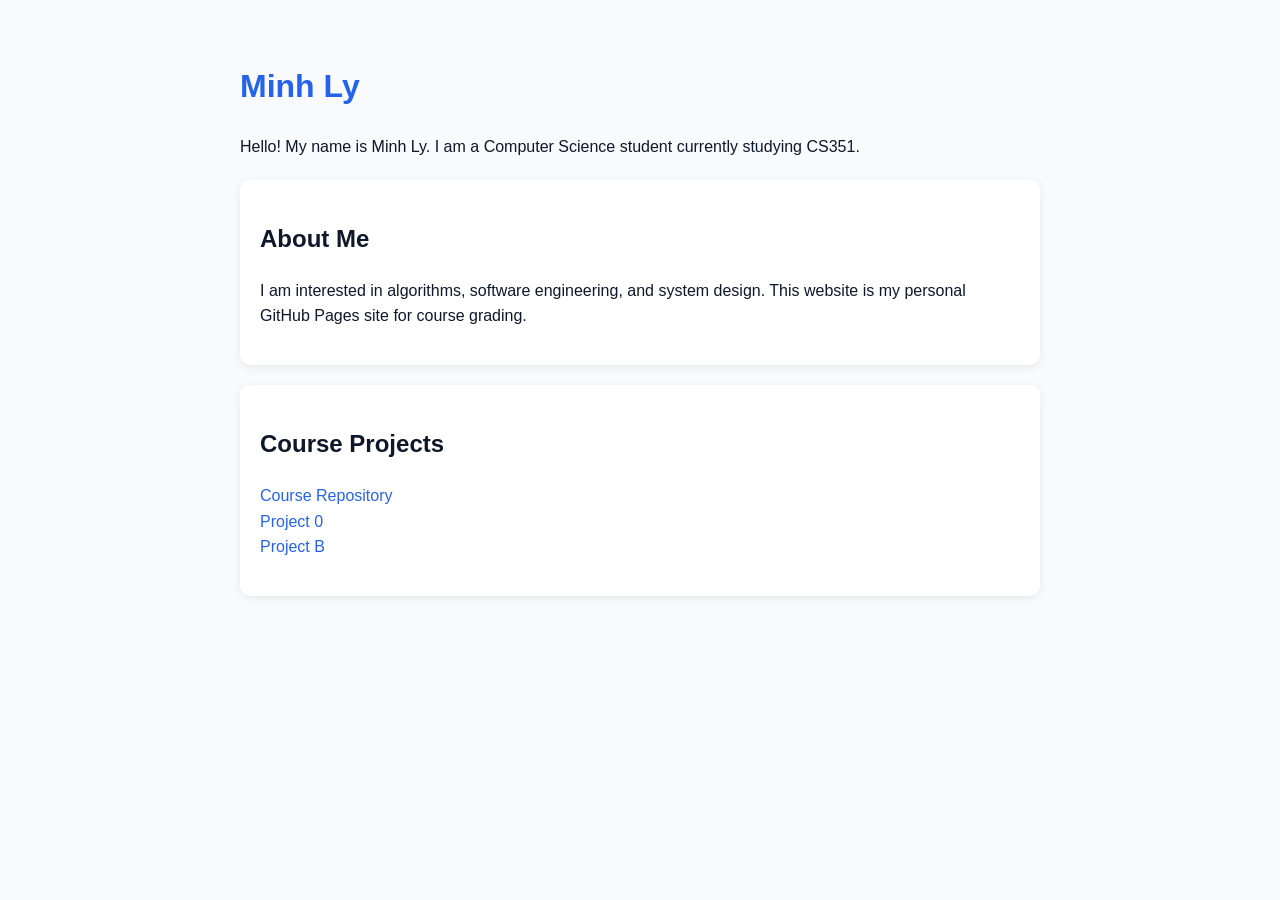
==== index.html @ 0eddc5c1 "Update website title and content structure" ====
<!DOCTYPE html>
<html lang="en">
<head>
  <meta charset="UTF-8">
  <meta name="viewport" content="width=device-width, initial-scale=1.0">
  <title>Minh Ly - Personal Website</title>
  <style>
    body {
      font-family: Arial, sans-serif;
      background-color: #f8fafc;
      color: #0f172a;
      margin: 0;
      padding: 40px;
      line-height: 1.6;
    }
    .container {
      max-width: 800px;
      margin: auto;
    }
    h1 {
      color: #2563eb;
    }
    .card {
      background: white;
      padding: 20px;
      border-radius: 10px;
      box-shadow: 0 2px 8px rgba(0,0,0,0.08);
      margin-top: 20px;
    }
    a {
      color: #2563eb;
      text-decoration: none;
    }
    a:hover {
      text-decoration: underline;
    }
  </style>
</head>
<body>
  <div class="container">
    <h1>Minh Ly</h1>
    <p>Hello! My name is Minh Ly. I am a Computer Science student currently studying CS351.</p>

    <div class="card">
      <h2>About Me</h2>
      <p>I am interested in algorithms, software engineering, and system design. This website is my personal GitHub Pages site for course grading.</p>
    </div>

    <div class="card">
      <h2>Course Projects</h2>
      <p>
        <a href="https://github.com/WaterMinh/11402_CS351">Course Repository</a><br>
        <a href="https://github.com/WaterMinh/11402_CS351_Project0">Project 0</a><br>
        <a href="https://github.com/WaterMinh/11402_CS351_ProjectB">Project B</a>
      </p>
    </div>
  </div>
</body>
</html>
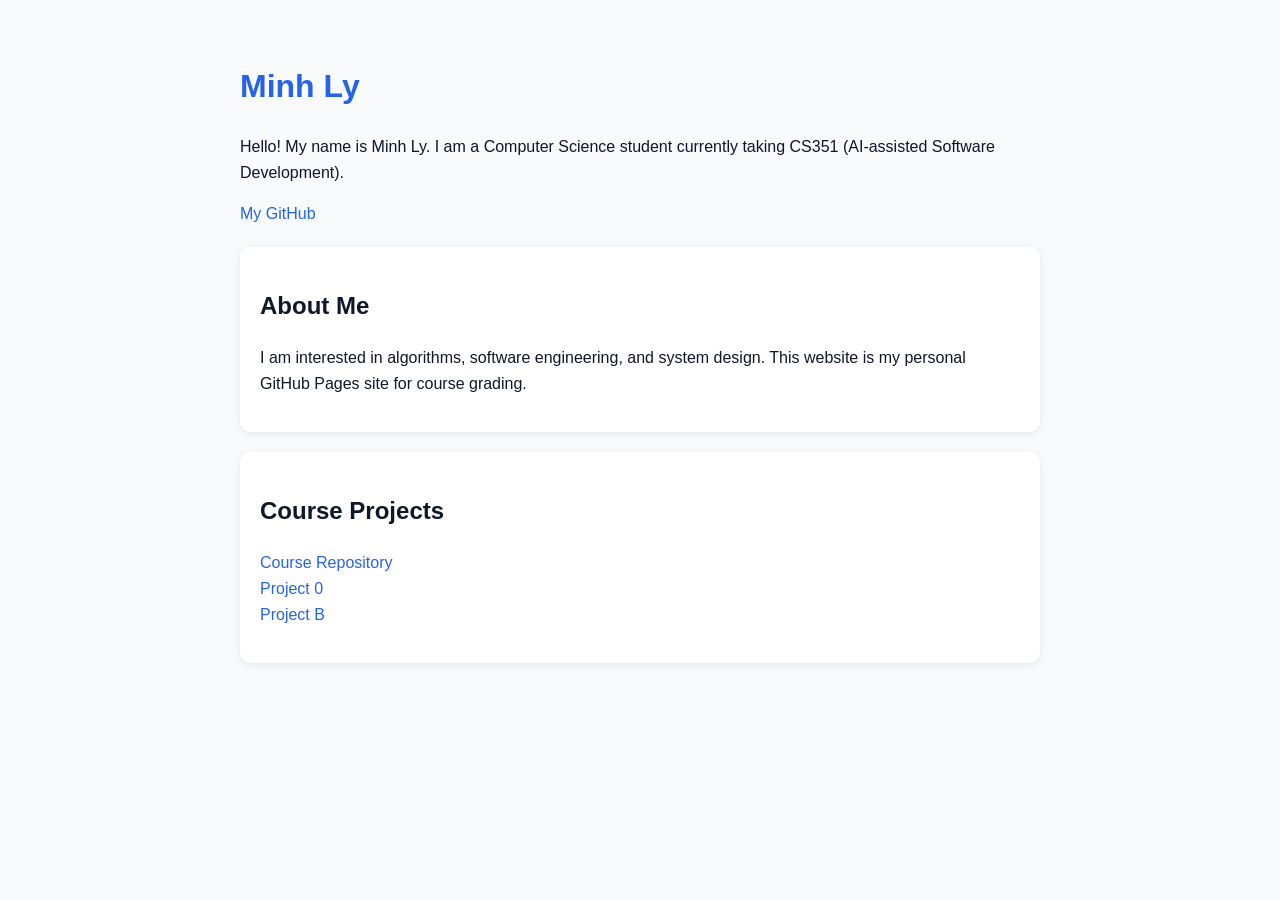
==== commit 351f8531: "Revise introduction and add GitHub link Updated the introduction paragraph and added a GitHub link." ====
--- a/index.html
+++ b/index.html
@@ -39,7 +39,8 @@
 <body>
   <div class="container">
     <h1>Minh Ly</h1>
-    <p>Hello! My name is Minh Ly. I am a Computer Science student currently studying CS351.</p>
+    <p>Hello! My name is Minh Ly. I am a Computer Science student currently taking CS351 (AI-assisted Software Development).</p>
+    <p><a href="https://github.com/WaterMinh">My GitHub</a></p>
 
     <div class="card">
       <h2>About Me</h2>
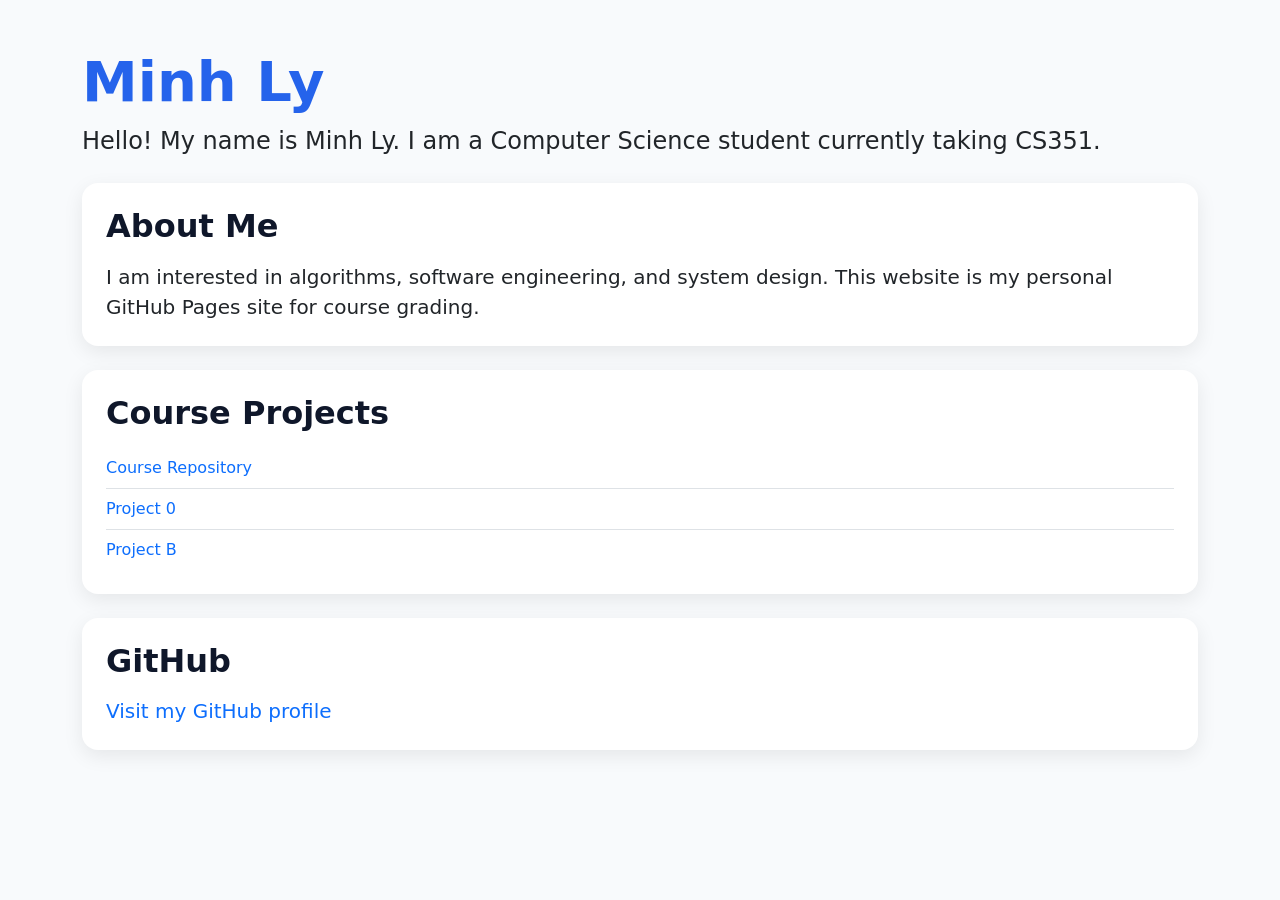
==== commit a5598f29: "feat: upgrade personal website with Bootstrap layout" ====
--- a/index.html
+++ b/index.html
@@ -4,57 +4,101 @@
   <meta charset="UTF-8">
   <meta name="viewport" content="width=device-width, initial-scale=1.0">
   <title>Minh Ly - Personal Website</title>
+
+  <!-- Bootstrap 5 -->
+  <link
+    href="https://cdn.jsdelivr.net/npm/bootstrap@5.3.3/dist/css/bootstrap.min.css"
+    rel="stylesheet"
+  >
+
   <style>
     body {
-      font-family: Arial, sans-serif;
       background-color: #f8fafc;
+    }
+
+    .hero-title {
+      color: #2563eb;
+      font-weight: 700;
+    }
+
+    .section-card {
+      border: none;
+      border-radius: 16px;
+      box-shadow: 0 6px 20px rgba(0, 0, 0, 0.08);
+    }
+
+    .section-title {
+      font-weight: 700;
       color: #0f172a;
-      margin: 0;
-      padding: 40px;
-      line-height: 1.6;
     }
-    .container {
-      max-width: 800px;
-      margin: auto;
+
+    .project-link {
+      text-decoration: none;
+      font-weight: 500;
     }
-    h1 {
-      color: #2563eb;
-    }
-    .card {
-      background: white;
-      padding: 20px;
-      border-radius: 10px;
-      box-shadow: 0 2px 8px rgba(0,0,0,0.08);
-      margin-top: 20px;
-    }
-    a {
-      color: #2563eb;
-      text-decoration: none;
-    }
-    a:hover {
+
+    .project-link:hover {
       text-decoration: underline;
     }
   </style>
 </head>
 <body>
-  <div class="container">
-    <h1>Minh Ly</h1>
-    <p>Hello! My name is Minh Ly. I am a Computer Science student currently taking CS351 (AI-assisted Software Development).</p>
-    <p><a href="https://github.com/WaterMinh">My GitHub</a></p>
-
-    <div class="card">
-      <h2>About Me</h2>
-      <p>I am interested in algorithms, software engineering, and system design. This website is my personal GitHub Pages site for course grading.</p>
+  <div class="container py-5">
+    <div class="mb-4">
+      <h1 class="display-4 hero-title">Minh Ly</h1>
+      <p class="fs-4 text-dark">
+        Hello! My name is Minh Ly. I am a Computer Science student currently taking CS351.
+      </p>
     </div>
 
-    <div class="card">
-      <h2>Course Projects</h2>
-      <p>
-        <a href="https://github.com/WaterMinh/11402_CS351">Course Repository</a><br>
-        <a href="https://github.com/WaterMinh/11402_CS351_Project0">Project 0</a><br>
-        <a href="https://github.com/WaterMinh/11402_CS351_ProjectB">Project B</a>
-      </p>
+    <div class="card section-card mb-4">
+      <div class="card-body p-4">
+        <h2 class="section-title mb-3">About Me</h2>
+        <p class="fs-5 mb-0 text-dark">
+          I am interested in algorithms, software engineering, and system design.
+          This website is my personal GitHub Pages site for course grading.
+        </p>
+      </div>
+    </div>
+
+    <div class="card section-card mb-4">
+      <div class="card-body p-4">
+        <h2 class="section-title mb-3">Course Projects</h2>
+        <ul class="list-group list-group-flush">
+          <li class="list-group-item px-0">
+            <a class="project-link" href="https://github.com/WaterMinh/11402_CS351" target="_blank">
+              Course Repository
+            </a>
+          </li>
+          <li class="list-group-item px-0">
+            <a class="project-link" href="https://github.com/WaterMinh/11402_CS351_Project0" target="_blank">
+              Project 0
+            </a>
+          </li>
+          <li class="list-group-item px-0">
+            <a class="project-link" href="https://github.com/WaterMinh/11402_CS351_ProjectB" target="_blank">
+              Project B
+            </a>
+          </li>
+        </ul>
+      </div>
+    </div>
+
+    <div class="card section-card">
+      <div class="card-body p-4">
+        <h2 class="section-title mb-3">GitHub</h2>
+        <p class="fs-5 mb-0">
+          <a class="project-link" href="https://github.com/WaterMinh" target="_blank">
+            Visit my GitHub profile
+          </a>
+        </p>
+      </div>
     </div>
   </div>
+
+  <!-- Bootstrap JS -->
+  <script
+    src="https://cdn.jsdelivr.net/npm/bootstrap@5.3.3/dist/js/bootstrap.bundle.min.js">
+  </script>
 </body>
-</html>
+</html>
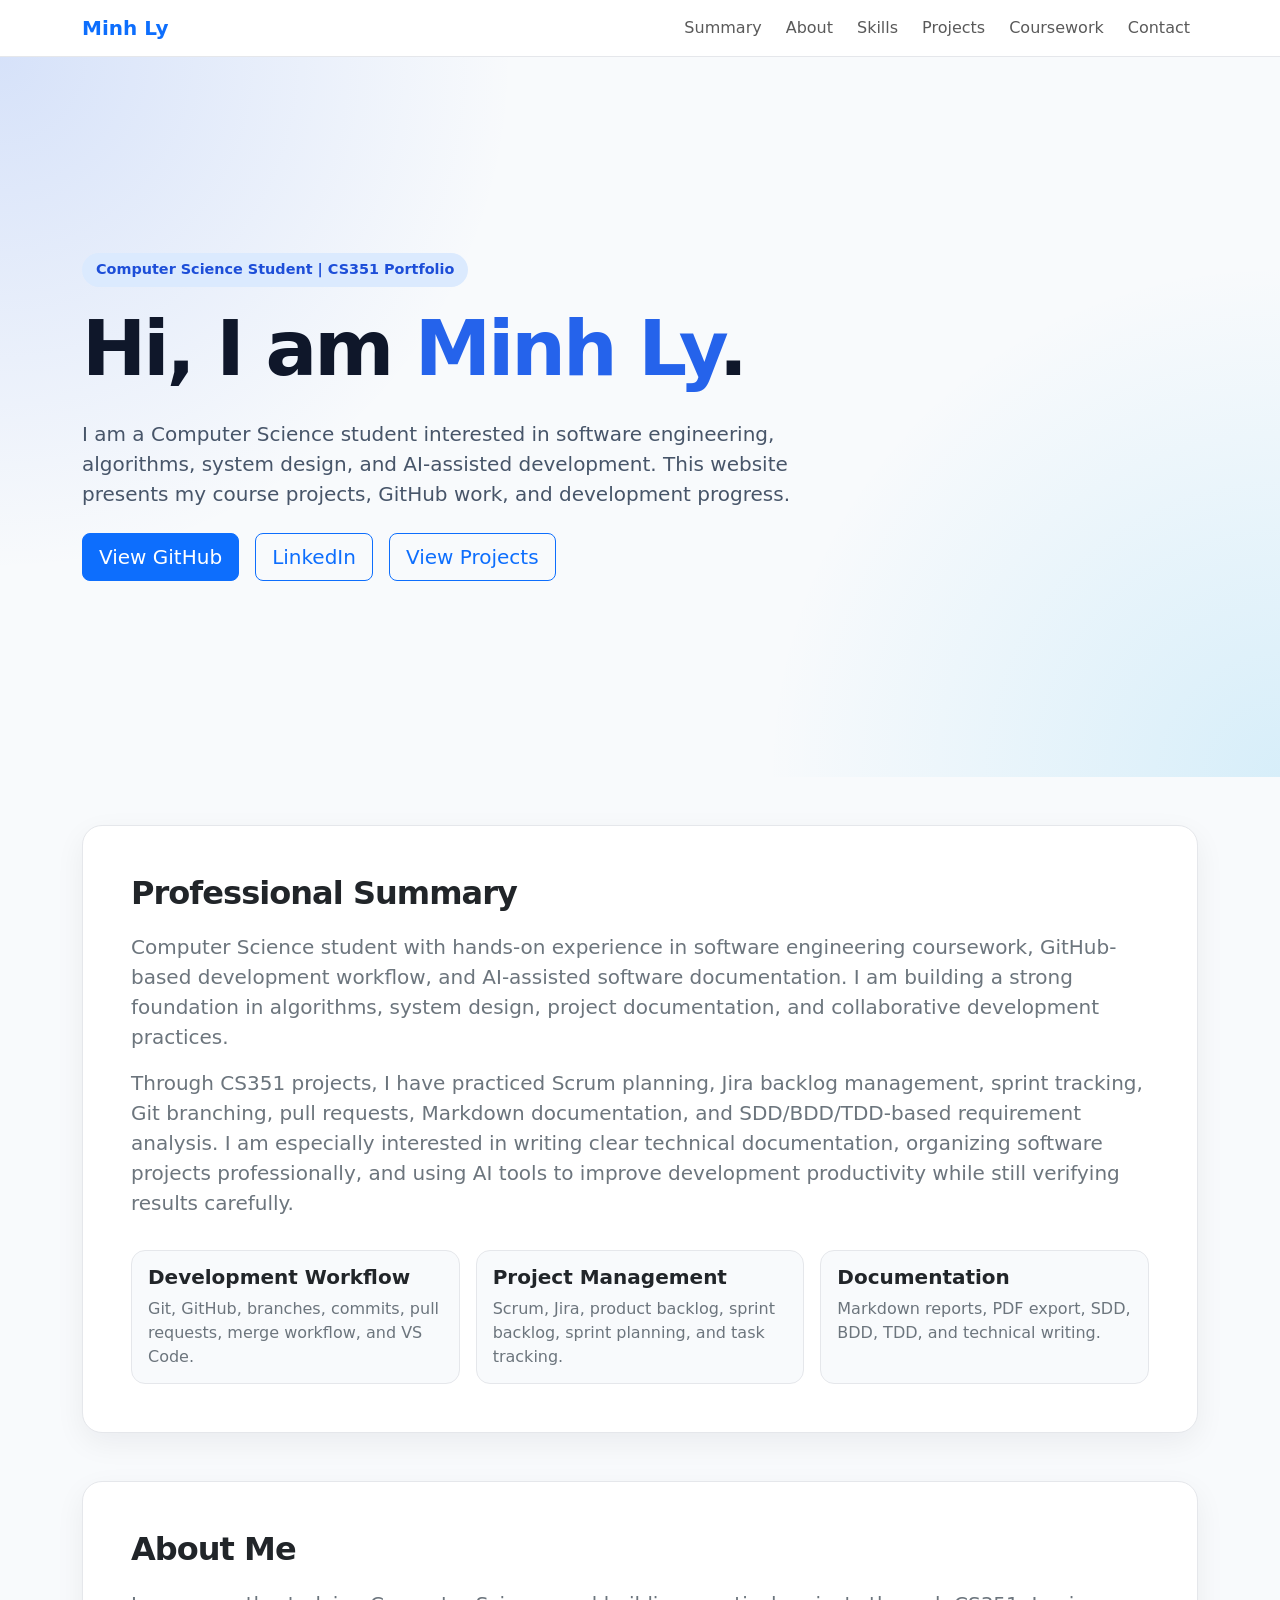
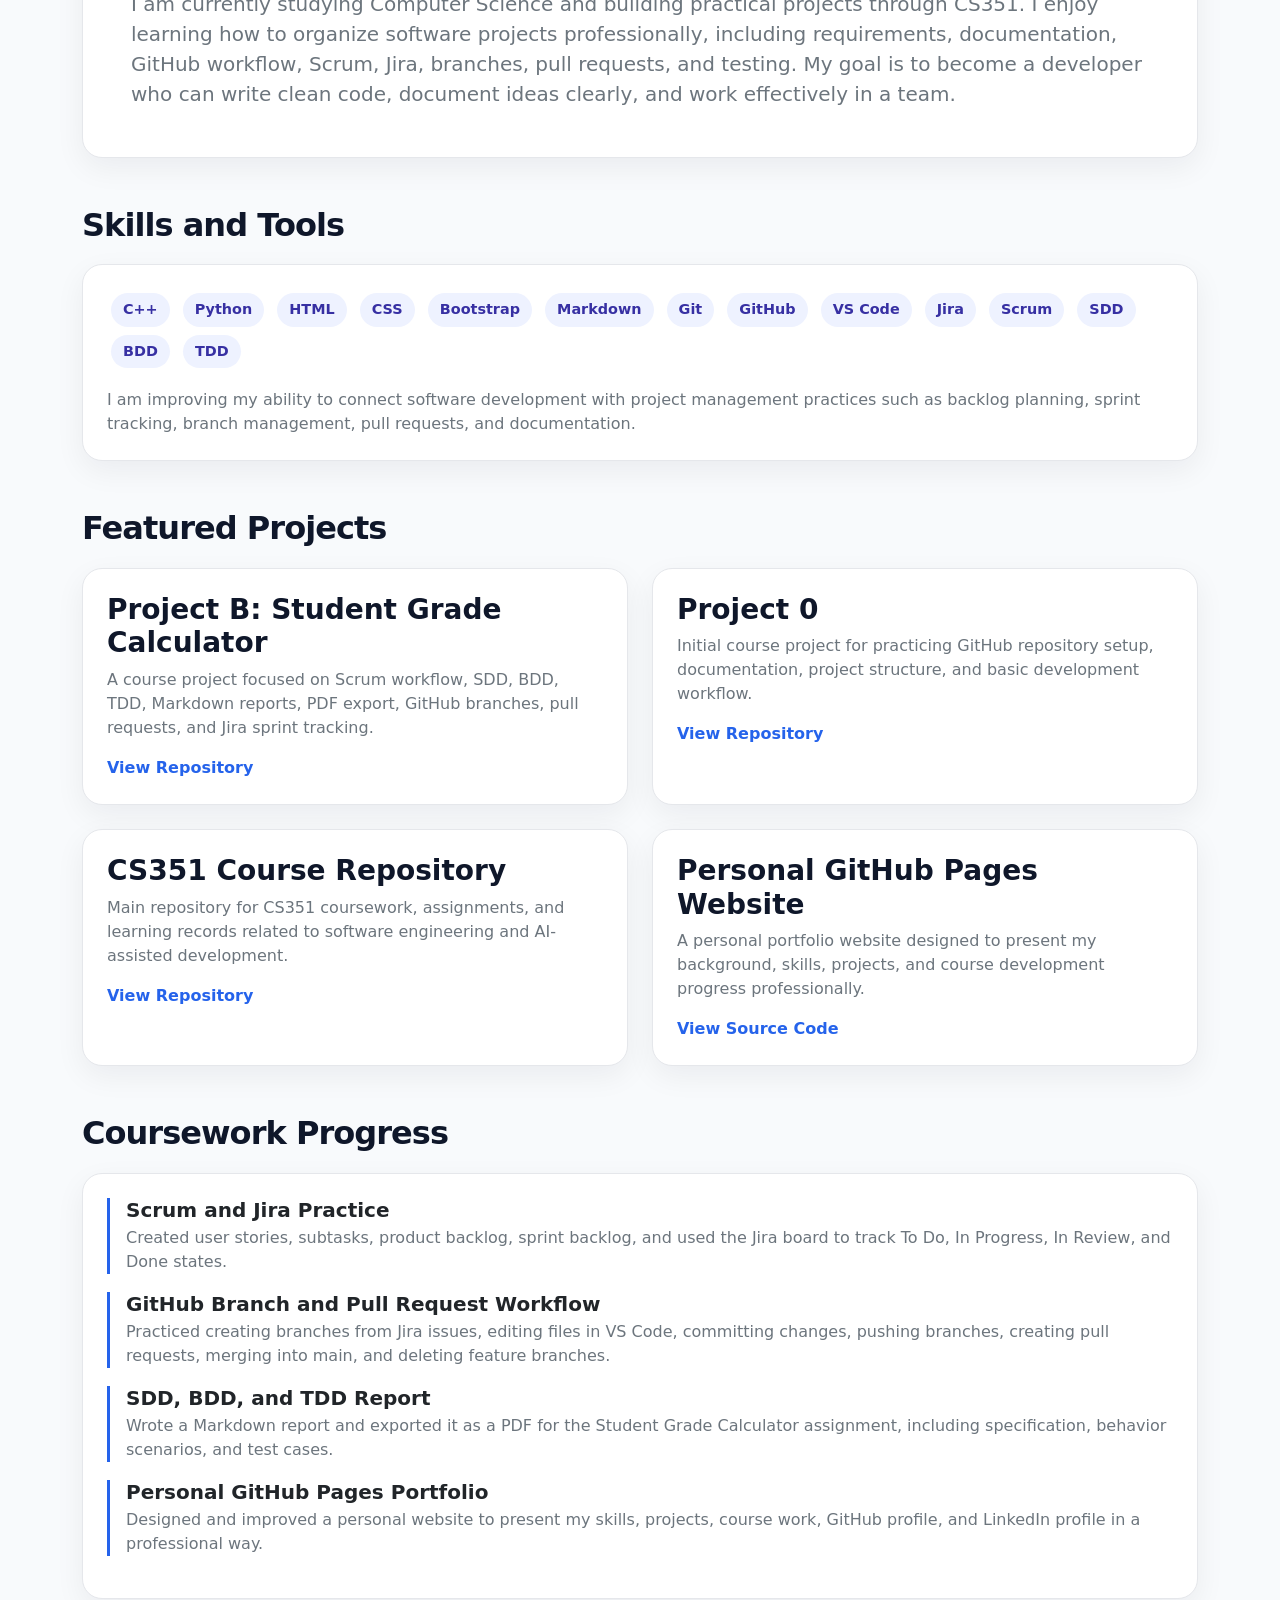
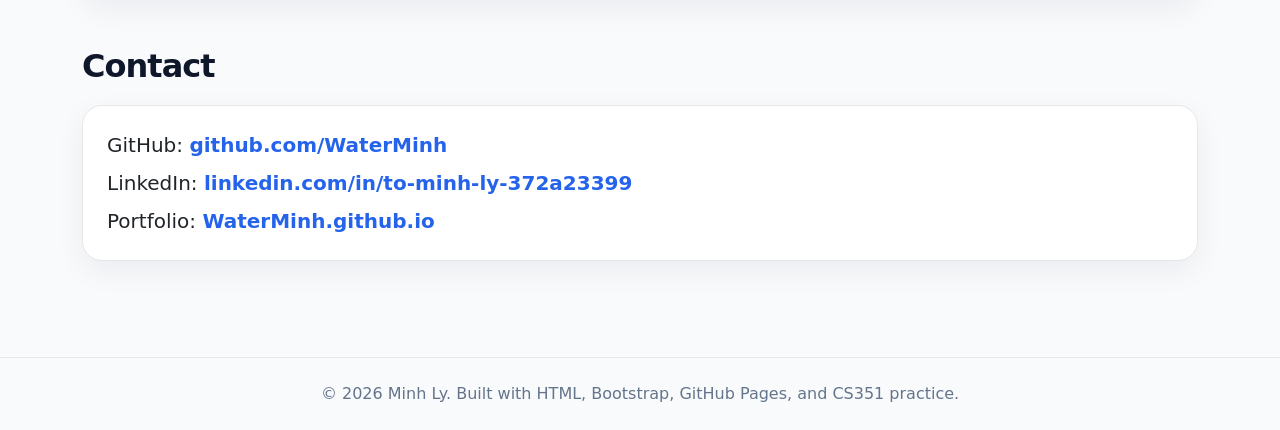
==== commit 4fc6ab54: "Update personal portfolio with LinkedIn link Updated the personal website to enhance the layout and " ====
--- a/index.html
+++ b/index.html
@@ -1,104 +1,480 @@
 <!DOCTYPE html>
 <html lang="en">
 <head>
-  <meta charset="UTF-8">
-  <meta name="viewport" content="width=device-width, initial-scale=1.0">
-  <title>Minh Ly - Personal Website</title>
+  <meta charset="UTF-8" />
+  <meta name="viewport" content="width=device-width, initial-scale=1.0" />
+  <title>Minh Ly | Computer Science Portfolio</title>
 
   <!-- Bootstrap 5 -->
   <link
     href="https://cdn.jsdelivr.net/npm/bootstrap@5.3.3/dist/css/bootstrap.min.css"
     rel="stylesheet"
-  >
+  />
 
   <style>
     body {
-      background-color: #f8fafc;
+      background: #f8fafc;
+      color: #0f172a;
+      font-family: system-ui, -apple-system, BlinkMacSystemFont, "Segoe UI", sans-serif;
+    }
+
+    .navbar {
+      background: rgba(255, 255, 255, 0.9);
+      backdrop-filter: blur(10px);
+      border-bottom: 1px solid #e5e7eb;
+    }
+
+    .hero {
+      min-height: 80vh;
+      display: flex;
+      align-items: center;
+      background:
+        radial-gradient(circle at top left, rgba(37, 99, 235, 0.16), transparent 35%),
+        radial-gradient(circle at bottom right, rgba(14, 165, 233, 0.14), transparent 35%);
+    }
+
+    .hero-badge {
+      display: inline-block;
+      padding: 6px 14px;
+      border-radius: 999px;
+      background: #dbeafe;
+      color: #1d4ed8;
+      font-weight: 600;
+      font-size: 0.9rem;
+      margin-bottom: 16px;
     }
 
     .hero-title {
+      font-size: clamp(2.5rem, 6vw, 5rem);
+      font-weight: 800;
+      letter-spacing: -0.04em;
+      color: #0f172a;
+    }
+
+    .hero-highlight {
       color: #2563eb;
-      font-weight: 700;
+    }
+
+    .hero-subtitle {
+      font-size: 1.25rem;
+      color: #475569;
+      max-width: 760px;
+    }
+
+    .section-title {
+      font-weight: 800;
+      letter-spacing: -0.03em;
+      margin-bottom: 20px;
     }
 
     .section-card {
-      border: none;
-      border-radius: 16px;
-      box-shadow: 0 6px 20px rgba(0, 0, 0, 0.08);
-    }
-
-    .section-title {
+      border: 1px solid #e5e7eb;
+      border-radius: 20px;
+      box-shadow: 0 10px 30px rgba(15, 23, 42, 0.06);
+      background: #ffffff;
+      transition: transform 0.2s ease, box-shadow 0.2s ease;
+    }
+
+    .section-card:hover {
+      transform: translateY(-4px);
+      box-shadow: 0 16px 40px rgba(15, 23, 42, 0.1);
+    }
+
+    .tag {
+      display: inline-block;
+      padding: 6px 12px;
+      border-radius: 999px;
+      background: #eef2ff;
+      color: #3730a3;
+      font-size: 0.9rem;
+      font-weight: 600;
+      margin: 4px;
+    }
+
+    .project-title {
       font-weight: 700;
       color: #0f172a;
     }
 
     .project-link {
       text-decoration: none;
-      font-weight: 500;
+      font-weight: 600;
+      color: #2563eb;
     }
 
     .project-link:hover {
       text-decoration: underline;
     }
+
+    .timeline-item {
+      border-left: 3px solid #2563eb;
+      padding-left: 16px;
+      margin-bottom: 18px;
+    }
+
+    .summary-point {
+      padding: 14px 16px;
+      border-radius: 14px;
+      background: #f8fafc;
+      border: 1px solid #e5e7eb;
+      height: 100%;
+    }
+
+    .footer {
+      border-top: 1px solid #e5e7eb;
+      color: #64748b;
+    }
   </style>
 </head>
+
 <body>
-  <div class="container py-5">
-    <div class="mb-4">
-      <h1 class="display-4 hero-title">Minh Ly</h1>
-      <p class="fs-4 text-dark">
-        Hello! My name is Minh Ly. I am a Computer Science student currently taking CS351.
+  <!-- Navigation -->
+  <nav class="navbar navbar-expand-lg sticky-top">
+    <div class="container">
+      <a class="navbar-brand fw-bold text-primary" href="#">Minh Ly</a>
+
+      <button
+        class="navbar-toggler"
+        type="button"
+        data-bs-toggle="collapse"
+        data-bs-target="#navbarNav"
+      >
+        <span class="navbar-toggler-icon"></span>
+      </button>
+
+      <div class="collapse navbar-collapse justify-content-end" id="navbarNav">
+        <ul class="navbar-nav gap-2">
+          <li class="nav-item"><a class="nav-link" href="#summary">Summary</a></li>
+          <li class="nav-item"><a class="nav-link" href="#about">About</a></li>
+          <li class="nav-item"><a class="nav-link" href="#skills">Skills</a></li>
+          <li class="nav-item"><a class="nav-link" href="#projects">Projects</a></li>
+          <li class="nav-item"><a class="nav-link" href="#coursework">Coursework</a></li>
+          <li class="nav-item"><a class="nav-link" href="#contact">Contact</a></li>
+        </ul>
+      </div>
+    </div>
+  </nav>
+
+  <!-- Hero -->
+  <section class="hero">
+    <div class="container py-5">
+      <span class="hero-badge">Computer Science Student | CS351 Portfolio</span>
+
+      <h1 class="hero-title">
+        Hi, I am <span class="hero-highlight">Minh Ly</span>.
+      </h1>
+
+      <p class="hero-subtitle mt-4">
+        I am a Computer Science student interested in software engineering,
+        algorithms, system design, and AI-assisted development. This website
+        presents my course projects, GitHub work, and development progress.
+      </p>
+
+      <div class="mt-4 d-flex flex-wrap gap-3">
+        <a class="btn btn-primary btn-lg" href="https://github.com/WaterMinh" target="_blank">
+          View GitHub
+        </a>
+
+        <a class="btn btn-outline-primary btn-lg" href="https://www.linkedin.com/in/to-minh-ly-372a23399/" target="_blank">
+          LinkedIn
+        </a>
+
+        <a class="btn btn-outline-primary btn-lg" href="#projects">
+          View Projects
+        </a>
+      </div>
+    </div>
+  </section>
+
+  <main class="container py-5">
+    <!-- Professional Summary -->
+    <section id="summary" class="mb-5">
+      <div class="card section-card">
+        <div class="card-body p-4 p-md-5">
+          <h2 class="section-title">Professional Summary</h2>
+
+          <p class="fs-5 text-secondary">
+            Computer Science student with hands-on experience in software engineering
+            coursework, GitHub-based development workflow, and AI-assisted software
+            documentation. I am building a strong foundation in algorithms, system
+            design, project documentation, and collaborative development practices.
+          </p>
+
+          <p class="fs-5 text-secondary">
+            Through CS351 projects, I have practiced Scrum planning, Jira backlog
+            management, sprint tracking, Git branching, pull requests, Markdown
+            documentation, and SDD/BDD/TDD-based requirement analysis. I am especially
+            interested in writing clear technical documentation, organizing software
+            projects professionally, and using AI tools to improve development
+            productivity while still verifying results carefully.
+          </p>
+
+          <div class="row g-3 mt-3">
+            <div class="col-md-4">
+              <div class="summary-point">
+                <h5 class="fw-bold">Development Workflow</h5>
+                <p class="text-secondary mb-0">
+                  Git, GitHub, branches, commits, pull requests, merge workflow, and VS Code.
+                </p>
+              </div>
+            </div>
+
+            <div class="col-md-4">
+              <div class="summary-point">
+                <h5 class="fw-bold">Project Management</h5>
+                <p class="text-secondary mb-0">
+                  Scrum, Jira, product backlog, sprint backlog, sprint planning, and task tracking.
+                </p>
+              </div>
+            </div>
+
+            <div class="col-md-4">
+              <div class="summary-point">
+                <h5 class="fw-bold">Documentation</h5>
+                <p class="text-secondary mb-0">
+                  Markdown reports, PDF export, SDD, BDD, TDD, and technical writing.
+                </p>
+              </div>
+            </div>
+          </div>
+        </div>
+      </div>
+    </section>
+
+    <!-- About Me -->
+    <section id="about" class="mb-5">
+      <div class="card section-card">
+        <div class="card-body p-4 p-md-5">
+          <h2 class="section-title">About Me</h2>
+
+          <p class="fs-5 text-secondary mb-0">
+            I am currently studying Computer Science and building practical
+            projects through CS351. I enjoy learning how to organize software
+            projects professionally, including requirements, documentation,
+            GitHub workflow, Scrum, Jira, branches, pull requests, and testing.
+            My goal is to become a developer who can write clean code, document
+            ideas clearly, and work effectively in a team.
+          </p>
+        </div>
+      </div>
+    </section>
+
+    <!-- Skills -->
+    <section id="skills" class="mb-5">
+      <h2 class="section-title">Skills and Tools</h2>
+
+      <div class="card section-card">
+        <div class="card-body p-4">
+          <div class="mb-3">
+            <span class="tag">C++</span>
+            <span class="tag">Python</span>
+            <span class="tag">HTML</span>
+            <span class="tag">CSS</span>
+            <span class="tag">Bootstrap</span>
+            <span class="tag">Markdown</span>
+            <span class="tag">Git</span>
+            <span class="tag">GitHub</span>
+            <span class="tag">VS Code</span>
+            <span class="tag">Jira</span>
+            <span class="tag">Scrum</span>
+            <span class="tag">SDD</span>
+            <span class="tag">BDD</span>
+            <span class="tag">TDD</span>
+          </div>
+
+          <p class="text-secondary mb-0">
+            I am improving my ability to connect software development with
+            project management practices such as backlog planning, sprint
+            tracking, branch management, pull requests, and documentation.
+          </p>
+        </div>
+      </div>
+    </section>
+
+    <!-- Projects -->
+    <section id="projects" class="mb-5">
+      <h2 class="section-title">Featured Projects</h2>
+
+      <div class="row g-4">
+        <div class="col-md-6">
+          <div class="card section-card h-100">
+            <div class="card-body p-4">
+              <h3 class="project-title">Project B: Student Grade Calculator</h3>
+
+              <p class="text-secondary">
+                A course project focused on Scrum workflow, SDD, BDD, TDD,
+                Markdown reports, PDF export, GitHub branches, pull requests,
+                and Jira sprint tracking.
+              </p>
+
+              <a
+                class="project-link"
+                href="https://github.com/WaterMinh/11402_CS351_ProjectB"
+                target="_blank"
+              >
+                View Repository
+              </a>
+            </div>
+          </div>
+        </div>
+
+        <div class="col-md-6">
+          <div class="card section-card h-100">
+            <div class="card-body p-4">
+              <h3 class="project-title">Project 0</h3>
+
+              <p class="text-secondary">
+                Initial course project for practicing GitHub repository setup,
+                documentation, project structure, and basic development workflow.
+              </p>
+
+              <a
+                class="project-link"
+                href="https://github.com/WaterMinh/11402_CS351_Project0"
+                target="_blank"
+              >
+                View Repository
+              </a>
+            </div>
+          </div>
+        </div>
+
+        <div class="col-md-6">
+          <div class="card section-card h-100">
+            <div class="card-body p-4">
+              <h3 class="project-title">CS351 Course Repository</h3>
+
+              <p class="text-secondary">
+                Main repository for CS351 coursework, assignments, and learning
+                records related to software engineering and AI-assisted development.
+              </p>
+
+              <a
+                class="project-link"
+                href="https://github.com/WaterMinh/11402_CS351"
+                target="_blank"
+              >
+                View Repository
+              </a>
+            </div>
+          </div>
+        </div>
+
+        <div class="col-md-6">
+          <div class="card section-card h-100">
+            <div class="card-body p-4">
+              <h3 class="project-title">Personal GitHub Pages Website</h3>
+
+              <p class="text-secondary">
+                A personal portfolio website designed to present my background,
+                skills, projects, and course development progress professionally.
+              </p>
+
+              <a
+                class="project-link"
+                href="https://github.com/WaterMinh/WaterMinh.github.io"
+                target="_blank"
+              >
+                View Source Code
+              </a>
+            </div>
+          </div>
+        </div>
+      </div>
+    </section>
+
+    <!-- Coursework -->
+    <section id="coursework" class="mb-5">
+      <h2 class="section-title">Coursework Progress</h2>
+
+      <div class="card section-card">
+        <div class="card-body p-4">
+          <div class="timeline-item">
+            <h5 class="fw-bold mb-1">Scrum and Jira Practice</h5>
+
+            <p class="text-secondary mb-0">
+              Created user stories, subtasks, product backlog, sprint backlog,
+              and used the Jira board to track To Do, In Progress, In Review,
+              and Done states.
+            </p>
+          </div>
+
+          <div class="timeline-item">
+            <h5 class="fw-bold mb-1">GitHub Branch and Pull Request Workflow</h5>
+
+            <p class="text-secondary mb-0">
+              Practiced creating branches from Jira issues, editing files in
+              VS Code, committing changes, pushing branches, creating pull
+              requests, merging into main, and deleting feature branches.
+            </p>
+          </div>
+
+          <div class="timeline-item">
+            <h5 class="fw-bold mb-1">SDD, BDD, and TDD Report</h5>
+
+            <p class="text-secondary mb-0">
+              Wrote a Markdown report and exported it as a PDF for the Student
+              Grade Calculator assignment, including specification, behavior
+              scenarios, and test cases.
+            </p>
+          </div>
+
+          <div class="timeline-item">
+            <h5 class="fw-bold mb-1">Personal GitHub Pages Portfolio</h5>
+
+            <p class="text-secondary mb-0">
+              Designed and improved a personal website to present my skills,
+              projects, course work, GitHub profile, and LinkedIn profile in a
+              professional way.
+            </p>
+          </div>
+        </div>
+      </div>
+    </section>
+
+    <!-- Contact -->
+    <section id="contact" class="mb-5">
+      <h2 class="section-title">Contact</h2>
+
+      <div class="card section-card">
+        <div class="card-body p-4">
+          <p class="fs-5 mb-2">
+            GitHub:
+            <a class="project-link" href="https://github.com/WaterMinh" target="_blank">
+              github.com/WaterMinh
+            </a>
+          </p>
+
+          <p class="fs-5 mb-2">
+            LinkedIn:
+            <a class="project-link" href="https://www.linkedin.com/in/to-minh-ly-372a23399/" target="_blank">
+              linkedin.com/in/to-minh-ly-372a23399
+            </a>
+          </p>
+
+          <p class="fs-5 mb-0">
+            Portfolio:
+            <a class="project-link" href="https://WaterMinh.github.io" target="_blank">
+              WaterMinh.github.io
+            </a>
+          </p>
+        </div>
+      </div>
+    </section>
+  </main>
+
+  <!-- Footer -->
+  <footer class="footer py-4">
+    <div class="container text-center">
+      <p class="mb-0">
+        © 2026 Minh Ly. Built with HTML, Bootstrap, GitHub Pages, and CS351 practice.
       </p>
     </div>
-
-    <div class="card section-card mb-4">
-      <div class="card-body p-4">
-        <h2 class="section-title mb-3">About Me</h2>
-        <p class="fs-5 mb-0 text-dark">
-          I am interested in algorithms, software engineering, and system design.
-          This website is my personal GitHub Pages site for course grading.
-        </p>
-      </div>
-    </div>
-
-    <div class="card section-card mb-4">
-      <div class="card-body p-4">
-        <h2 class="section-title mb-3">Course Projects</h2>
-        <ul class="list-group list-group-flush">
-          <li class="list-group-item px-0">
-            <a class="project-link" href="https://github.com/WaterMinh/11402_CS351" target="_blank">
-              Course Repository
-            </a>
-          </li>
-          <li class="list-group-item px-0">
-            <a class="project-link" href="https://github.com/WaterMinh/11402_CS351_Project0" target="_blank">
-              Project 0
-            </a>
-          </li>
-          <li class="list-group-item px-0">
-            <a class="project-link" href="https://github.com/WaterMinh/11402_CS351_ProjectB" target="_blank">
-              Project B
-            </a>
-          </li>
-        </ul>
-      </div>
-    </div>
-
-    <div class="card section-card">
-      <div class="card-body p-4">
-        <h2 class="section-title mb-3">GitHub</h2>
-        <p class="fs-5 mb-0">
-          <a class="project-link" href="https://github.com/WaterMinh" target="_blank">
-            Visit my GitHub profile
-          </a>
-        </p>
-      </div>
-    </div>
-  </div>
+  </footer>
 
   <!-- Bootstrap JS -->
   <script
     src="https://cdn.jsdelivr.net/npm/bootstrap@5.3.3/dist/js/bootstrap.bundle.min.js">
   </script>
 </body>
-</html>+</html>
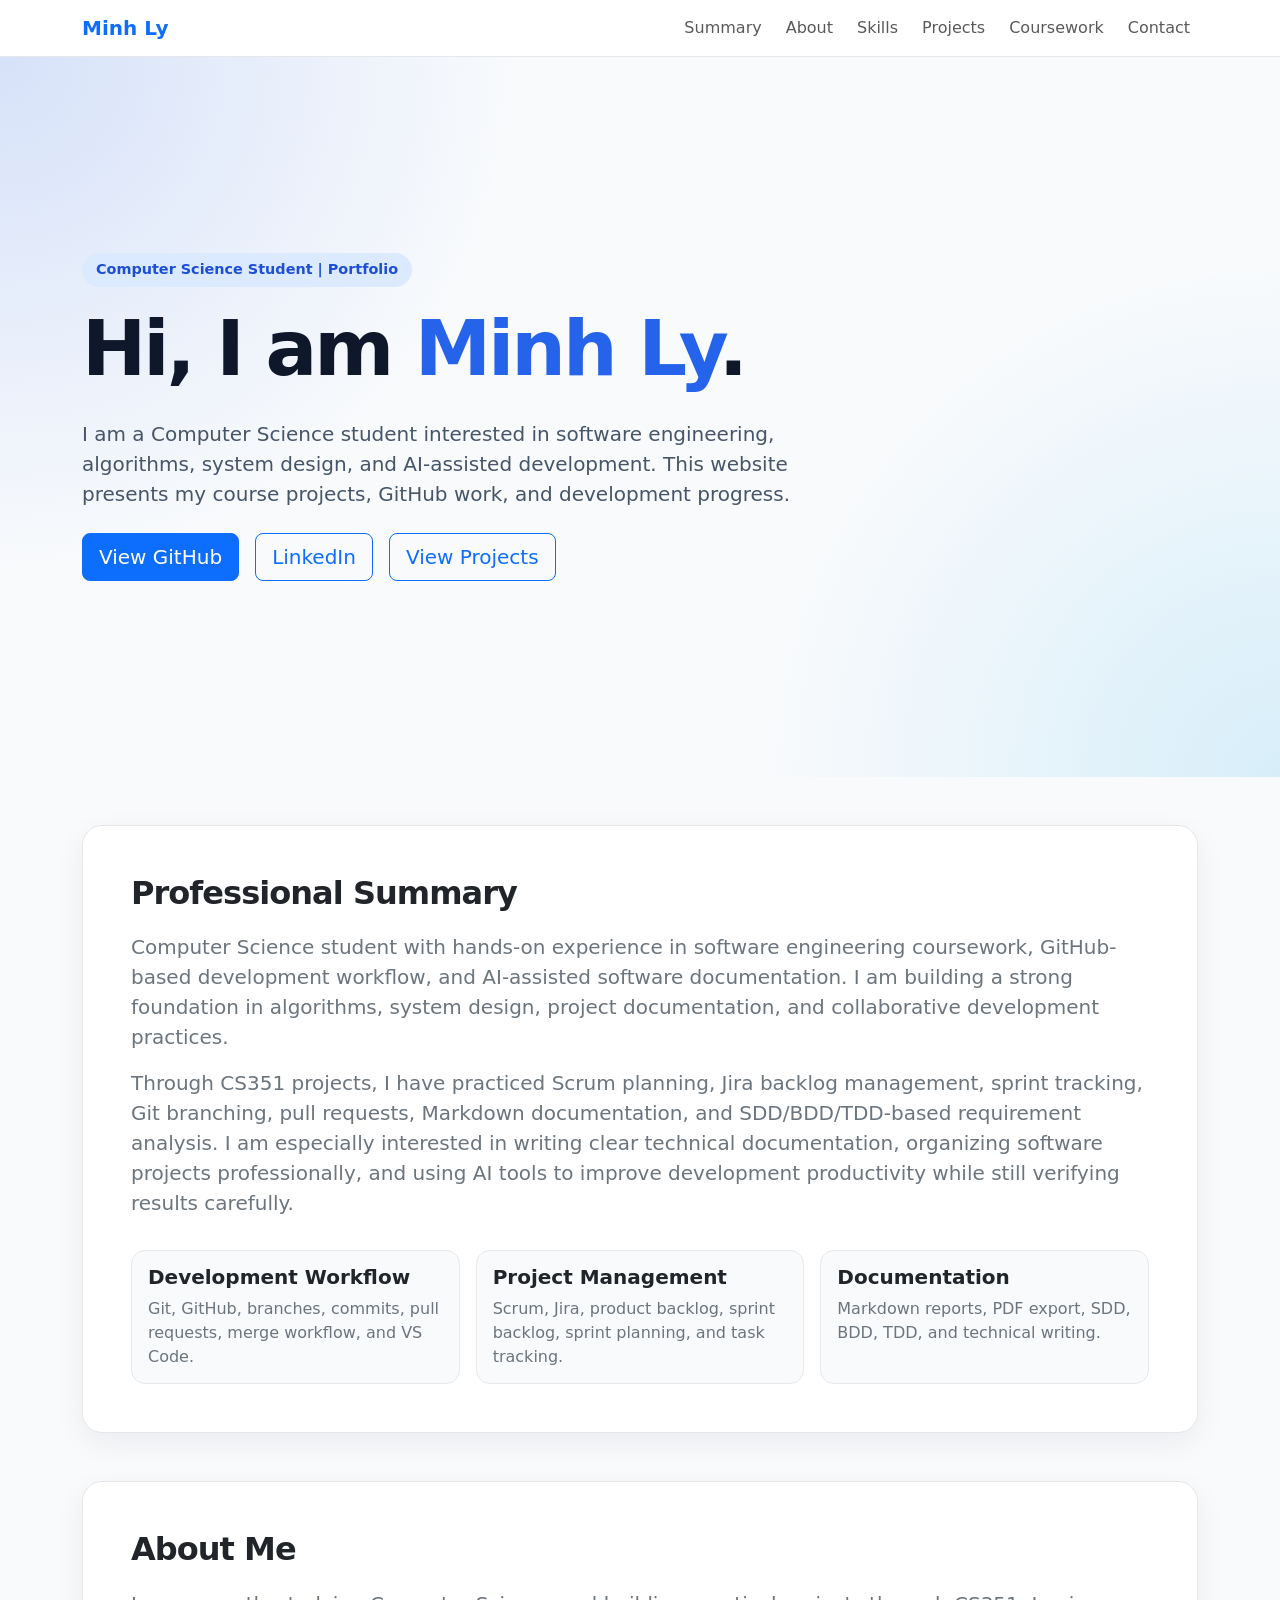
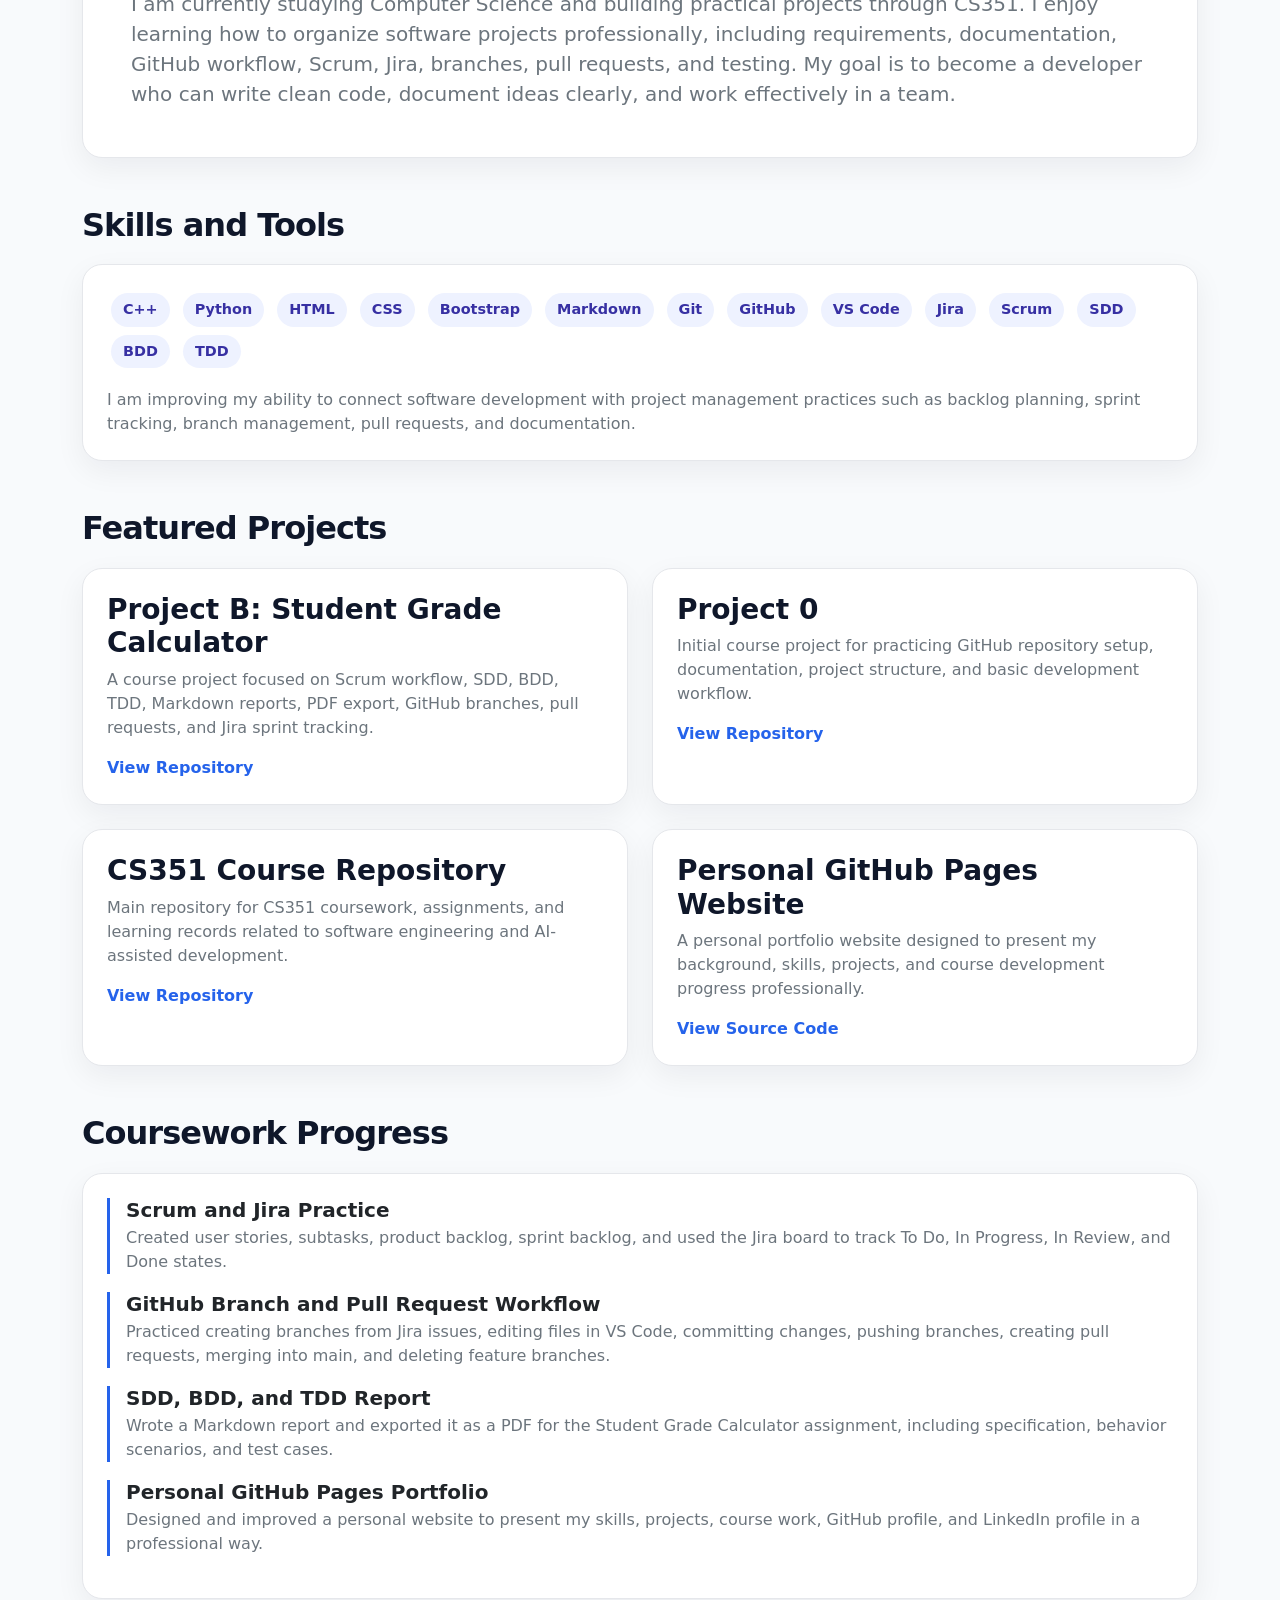
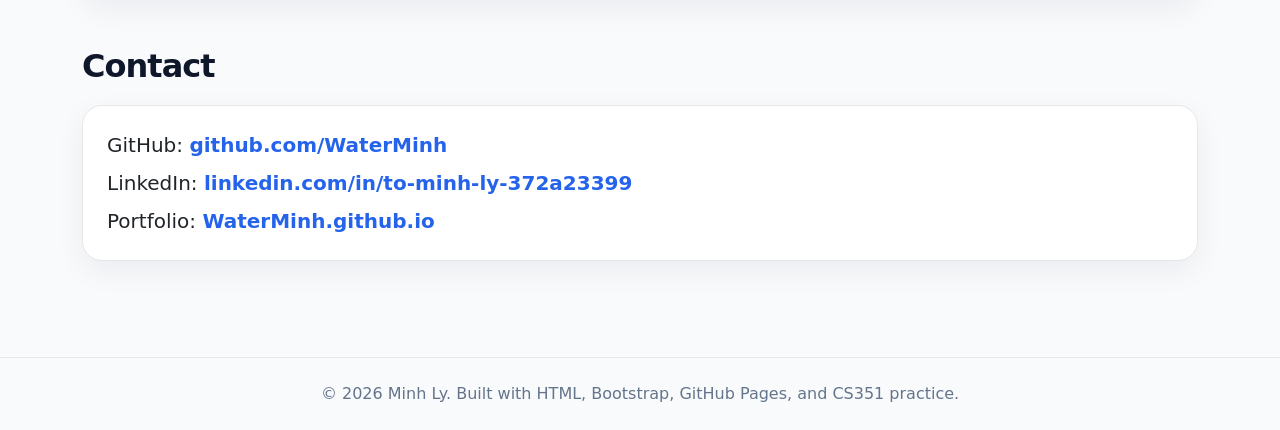
==== commit cfcff990: "Update hero badge text in index.html Removed 'CS351' from the hero badge text." ====
--- a/index.html
+++ b/index.html
@@ -158,7 +158,7 @@
   <!-- Hero -->
   <section class="hero">
     <div class="container py-5">
-      <span class="hero-badge">Computer Science Student | CS351 Portfolio</span>
+      <span class="hero-badge">Computer Science Student | Portfolio</span>
 
       <h1 class="hero-title">
         Hi, I am <span class="hero-highlight">Minh Ly</span>.
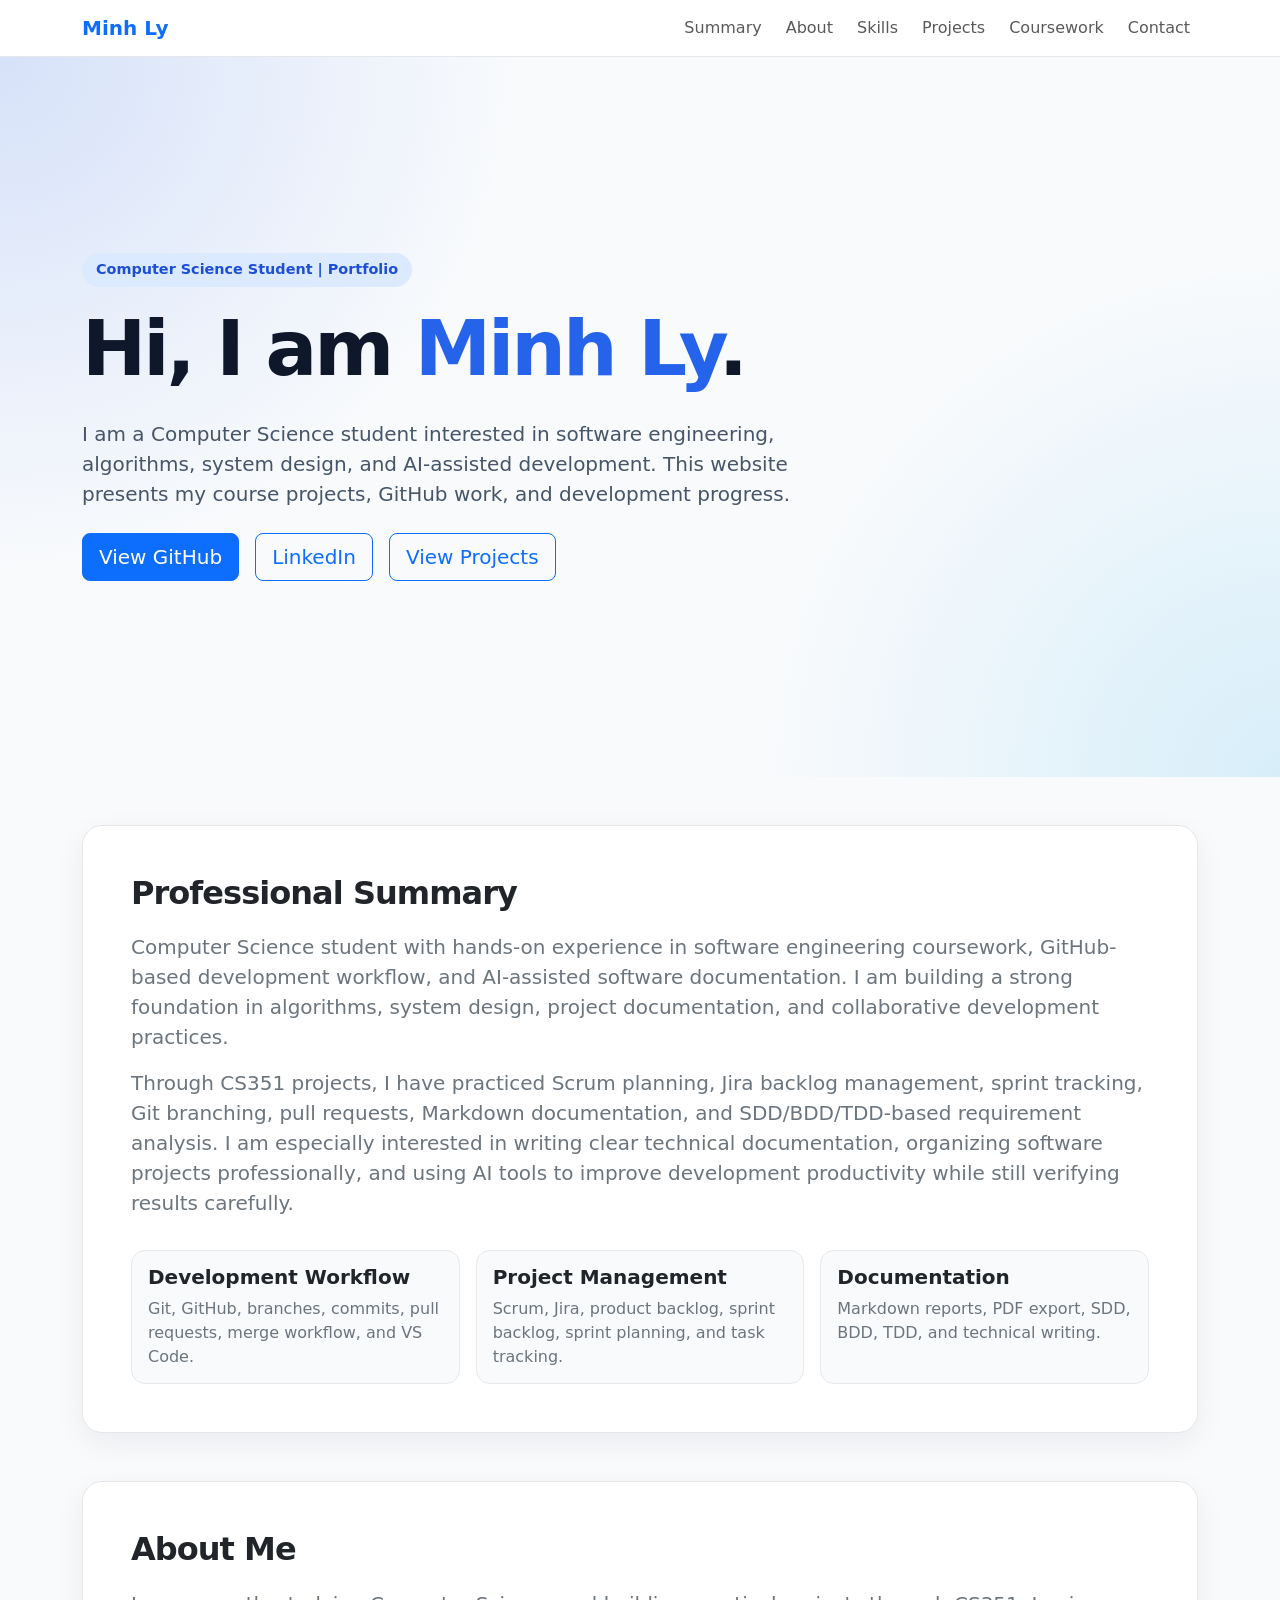
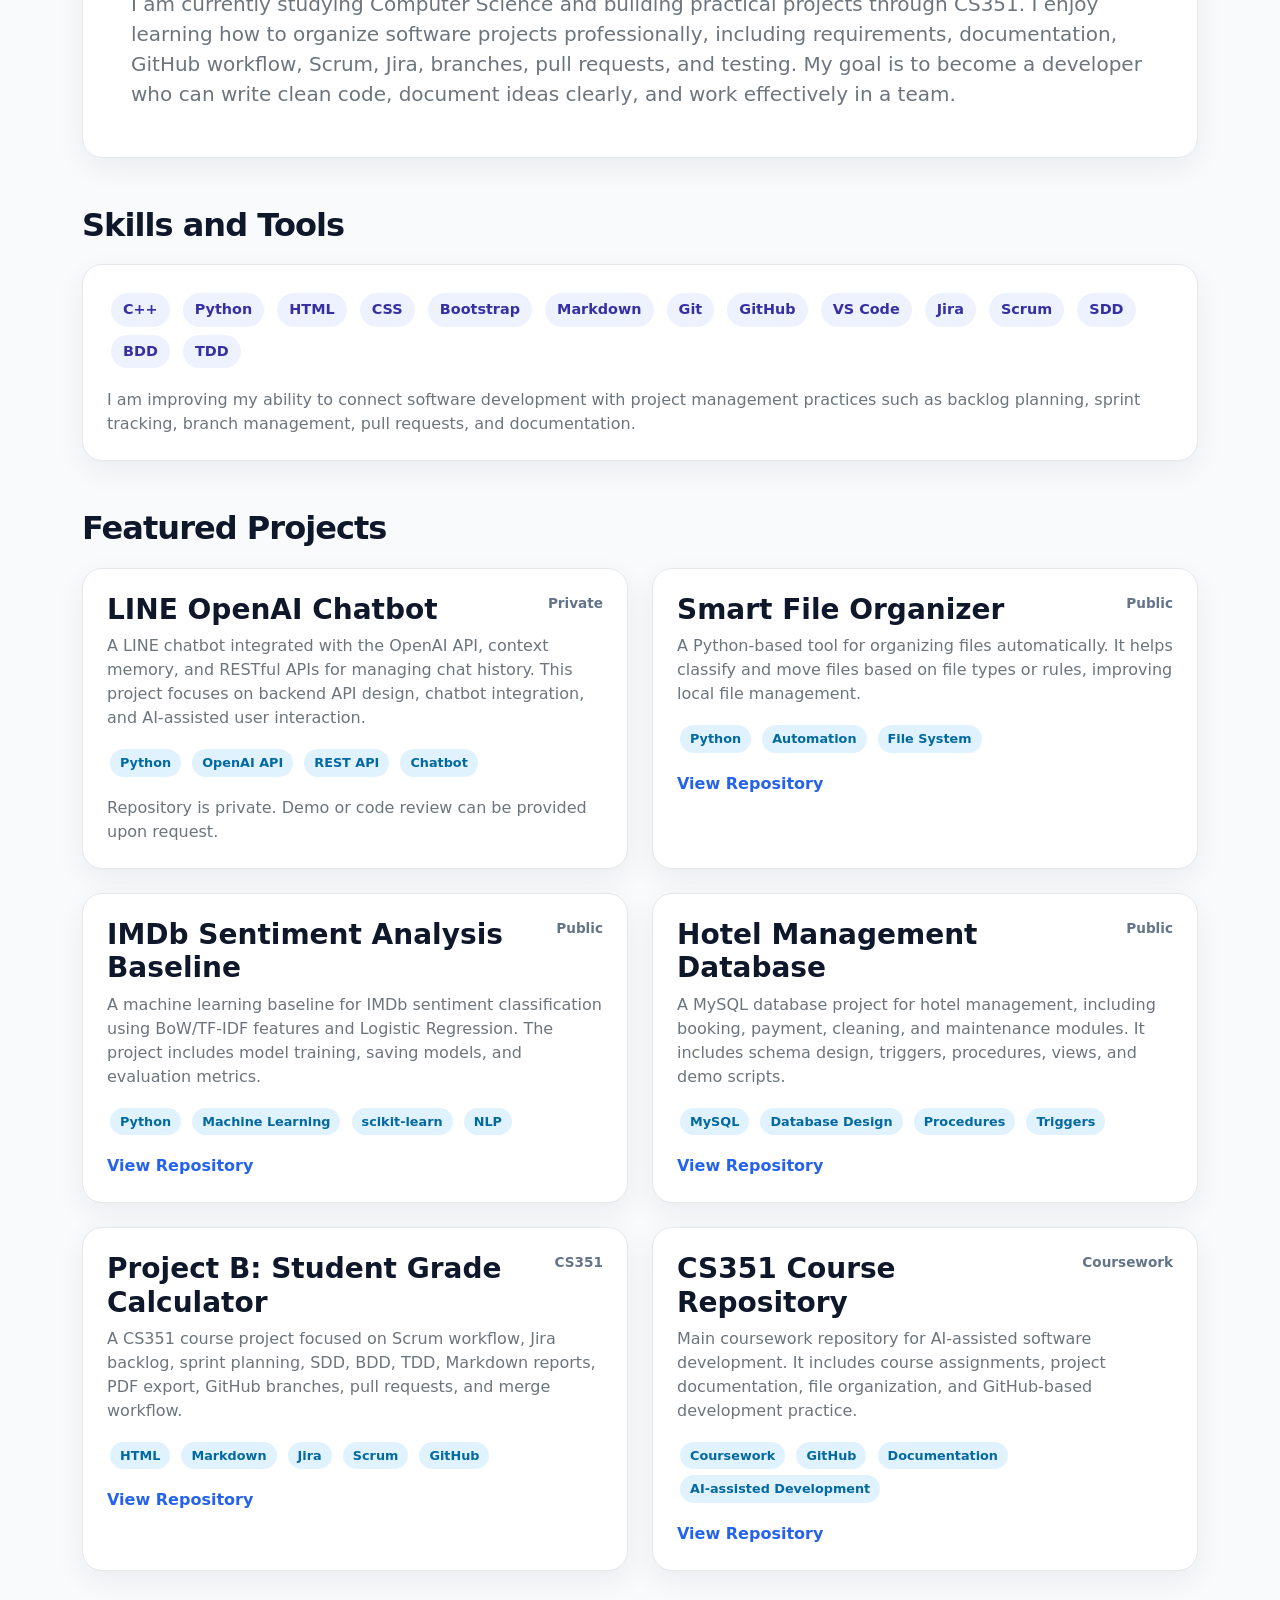
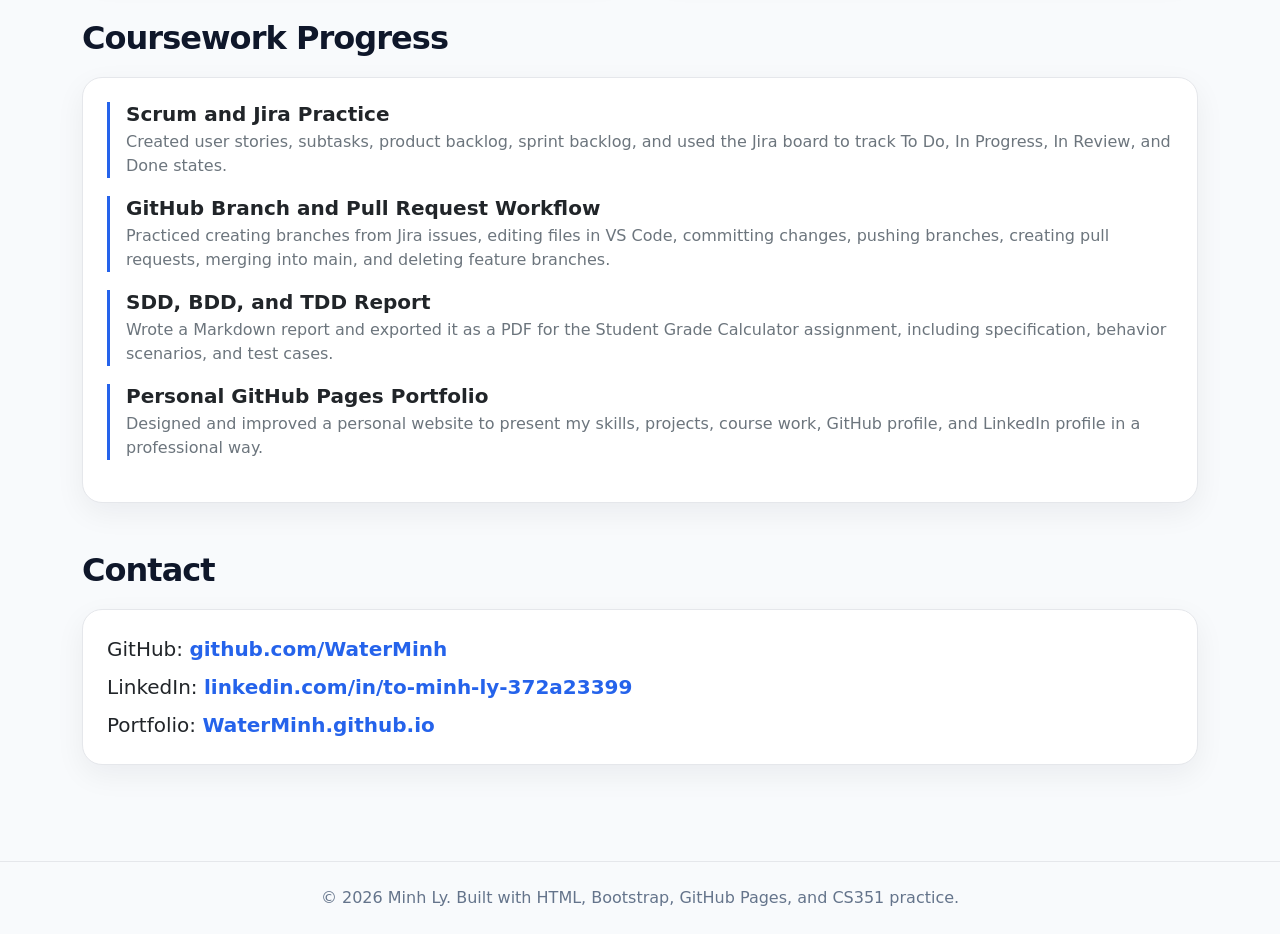
==== commit a3b7a904: "Enhance project section with badges and descriptions Added project badges and updated project descri" ====
--- a/index.html
+++ b/index.html
@@ -3,7 +3,7 @@
 <head>
   <meta charset="UTF-8" />
   <meta name="viewport" content="width=device-width, initial-scale=1.0" />
-  <title>Minh Ly | Computer Science Portfolio</title>
+  <title>To Minh Ly | Computer Science Portfolio</title>
 
   <!-- Bootstrap 5 -->
   <link
@@ -104,6 +104,30 @@
 
     .project-link:hover {
       text-decoration: underline;
+    }
+
+    .project-badge {
+      display: inline-block;
+      padding: 4px 10px;
+      border-radius: 999px;
+      background: #e0f2fe;
+      color: #0369a1;
+      font-size: 0.8rem;
+      font-weight: 600;
+      margin: 3px;
+    }
+
+    .project-status {
+      font-size: 0.85rem;
+      color: #64748b;
+      font-weight: 600;
+    }
+
+    .project-card-top {
+      display: flex;
+      justify-content: space-between;
+      align-items: start;
+      gap: 12px;
     }
 
     .timeline-item {
@@ -293,96 +317,197 @@
 
     <!-- Projects -->
     <section id="projects" class="mb-5">
-      <h2 class="section-title">Featured Projects</h2>
-
-      <div class="row g-4">
-        <div class="col-md-6">
-          <div class="card section-card h-100">
-            <div class="card-body p-4">
-              <h3 class="project-title">Project B: Student Grade Calculator</h3>
-
-              <p class="text-secondary">
-                A course project focused on Scrum workflow, SDD, BDD, TDD,
-                Markdown reports, PDF export, GitHub branches, pull requests,
-                and Jira sprint tracking.
-              </p>
-
-              <a
-                class="project-link"
-                href="https://github.com/WaterMinh/11402_CS351_ProjectB"
-                target="_blank"
-              >
-                View Repository
-              </a>
-            </div>
-          </div>
-        </div>
-
-        <div class="col-md-6">
-          <div class="card section-card h-100">
-            <div class="card-body p-4">
-              <h3 class="project-title">Project 0</h3>
-
-              <p class="text-secondary">
-                Initial course project for practicing GitHub repository setup,
-                documentation, project structure, and basic development workflow.
-              </p>
-
-              <a
-                class="project-link"
-                href="https://github.com/WaterMinh/11402_CS351_Project0"
-                target="_blank"
-              >
-                View Repository
-              </a>
-            </div>
-          </div>
-        </div>
-
-        <div class="col-md-6">
-          <div class="card section-card h-100">
-            <div class="card-body p-4">
-              <h3 class="project-title">CS351 Course Repository</h3>
-
-              <p class="text-secondary">
-                Main repository for CS351 coursework, assignments, and learning
-                records related to software engineering and AI-assisted development.
-              </p>
-
-              <a
-                class="project-link"
-                href="https://github.com/WaterMinh/11402_CS351"
-                target="_blank"
-              >
-                View Repository
-              </a>
-            </div>
-          </div>
-        </div>
-
-        <div class="col-md-6">
-          <div class="card section-card h-100">
-            <div class="card-body p-4">
-              <h3 class="project-title">Personal GitHub Pages Website</h3>
-
-              <p class="text-secondary">
-                A personal portfolio website designed to present my background,
-                skills, projects, and course development progress professionally.
-              </p>
-
-              <a
-                class="project-link"
-                href="https://github.com/WaterMinh/WaterMinh.github.io"
-                target="_blank"
-              >
-                View Source Code
-              </a>
-            </div>
-          </div>
-        </div>
-      </div>
-    </section>
-
+  <h2 class="section-title">Featured Projects</h2>
+
+  <div class="row g-4">
+    <div class="col-md-6">
+      <div class="card section-card h-100">
+        <div class="card-body p-4">
+          <div class="project-card-top">
+            <h3 class="project-title">LINE OpenAI Chatbot</h3>
+            <span class="project-status">Private</span>
+          </div>
+
+          <p class="text-secondary">
+            A LINE chatbot integrated with the OpenAI API, context memory,
+            and RESTful APIs for managing chat history. This project focuses
+            on backend API design, chatbot integration, and AI-assisted user interaction.
+          </p>
+
+          <div class="mb-3">
+            <span class="project-badge">Python</span>
+            <span class="project-badge">OpenAI API</span>
+            <span class="project-badge">REST API</span>
+            <span class="project-badge">Chatbot</span>
+          </div>
+
+          <p class="text-secondary mb-0">
+            Repository is private. Demo or code review can be provided upon request.
+          </p>
+        </div>
+      </div>
+    </div>
+
+    <div class="col-md-6">
+      <div class="card section-card h-100">
+        <div class="card-body p-4">
+          <div class="project-card-top">
+            <h3 class="project-title">Smart File Organizer</h3>
+            <span class="project-status">Public</span>
+          </div>
+
+          <p class="text-secondary">
+            A Python-based tool for organizing files automatically. It helps classify
+            and move files based on file types or rules, improving local file management.
+          </p>
+
+          <div class="mb-3">
+            <span class="project-badge">Python</span>
+            <span class="project-badge">Automation</span>
+            <span class="project-badge">File System</span>
+          </div>
+
+          <a
+            class="project-link"
+            href="https://github.com/WaterMinh/smart-file-organizer"
+            target="_blank"
+          >
+            View Repository
+          </a>
+        </div>
+      </div>
+    </div>
+
+    <div class="col-md-6">
+      <div class="card section-card h-100">
+        <div class="card-body p-4">
+          <div class="project-card-top">
+            <h3 class="project-title">IMDb Sentiment Analysis Baseline</h3>
+            <span class="project-status">Public</span>
+          </div>
+
+          <p class="text-secondary">
+            A machine learning baseline for IMDb sentiment classification using
+            BoW/TF-IDF features and Logistic Regression. The project includes
+            model training, saving models, and evaluation metrics.
+          </p>
+
+          <div class="mb-3">
+            <span class="project-badge">Python</span>
+            <span class="project-badge">Machine Learning</span>
+            <span class="project-badge">scikit-learn</span>
+            <span class="project-badge">NLP</span>
+          </div>
+
+          <a
+            class="project-link"
+            href="https://github.com/WaterMinh/ds-imdb-sentiment-baseline"
+            target="_blank"
+          >
+            View Repository
+          </a>
+        </div>
+      </div>
+    </div>
+
+    <div class="col-md-6">
+      <div class="card section-card h-100">
+        <div class="card-body p-4">
+          <div class="project-card-top">
+            <h3 class="project-title">Hotel Management Database</h3>
+            <span class="project-status">Public</span>
+          </div>
+
+          <p class="text-secondary">
+            A MySQL database project for hotel management, including booking,
+            payment, cleaning, and maintenance modules. It includes schema design,
+            triggers, procedures, views, and demo scripts.
+          </p>
+
+          <div class="mb-3">
+            <span class="project-badge">MySQL</span>
+            <span class="project-badge">Database Design</span>
+            <span class="project-badge">Procedures</span>
+            <span class="project-badge">Triggers</span>
+          </div>
+
+          <a
+            class="project-link"
+            href="https://github.com/WaterMinh/hotel-management-database"
+            target="_blank"
+          >
+            View Repository
+          </a>
+        </div>
+      </div>
+    </div>
+
+    <div class="col-md-6">
+      <div class="card section-card h-100">
+        <div class="card-body p-4">
+          <div class="project-card-top">
+            <h3 class="project-title">Project B: Student Grade Calculator</h3>
+            <span class="project-status">CS351</span>
+          </div>
+
+          <p class="text-secondary">
+            A CS351 course project focused on Scrum workflow, Jira backlog,
+            sprint planning, SDD, BDD, TDD, Markdown reports, PDF export,
+            GitHub branches, pull requests, and merge workflow.
+          </p>
+
+          <div class="mb-3">
+            <span class="project-badge">HTML</span>
+            <span class="project-badge">Markdown</span>
+            <span class="project-badge">Jira</span>
+            <span class="project-badge">Scrum</span>
+            <span class="project-badge">GitHub</span>
+          </div>
+
+          <a
+            class="project-link"
+            href="https://github.com/WaterMinh/11402_CS351_ProjectB"
+            target="_blank"
+          >
+            View Repository
+          </a>
+        </div>
+      </div>
+    </div>
+
+    <div class="col-md-6">
+      <div class="card section-card h-100">
+        <div class="card-body p-4">
+          <div class="project-card-top">
+            <h3 class="project-title">CS351 Course Repository</h3>
+            <span class="project-status">Coursework</span>
+          </div>
+
+          <p class="text-secondary">
+            Main coursework repository for AI-assisted software development.
+            It includes course assignments, project documentation, file organization,
+            and GitHub-based development practice.
+          </p>
+
+          <div class="mb-3">
+            <span class="project-badge">Coursework</span>
+            <span class="project-badge">GitHub</span>
+            <span class="project-badge">Documentation</span>
+            <span class="project-badge">AI-assisted Development</span>
+          </div>
+
+          <a
+            class="project-link"
+            href="https://github.com/WaterMinh/11402_CS351"
+            target="_blank"
+          >
+            View Repository
+          </a>
+        </div>
+      </div>
+    </div>
+  </div>
+</section>
     <!-- Coursework -->
     <section id="coursework" class="mb-5">
       <h2 class="section-title">Coursework Progress</h2>
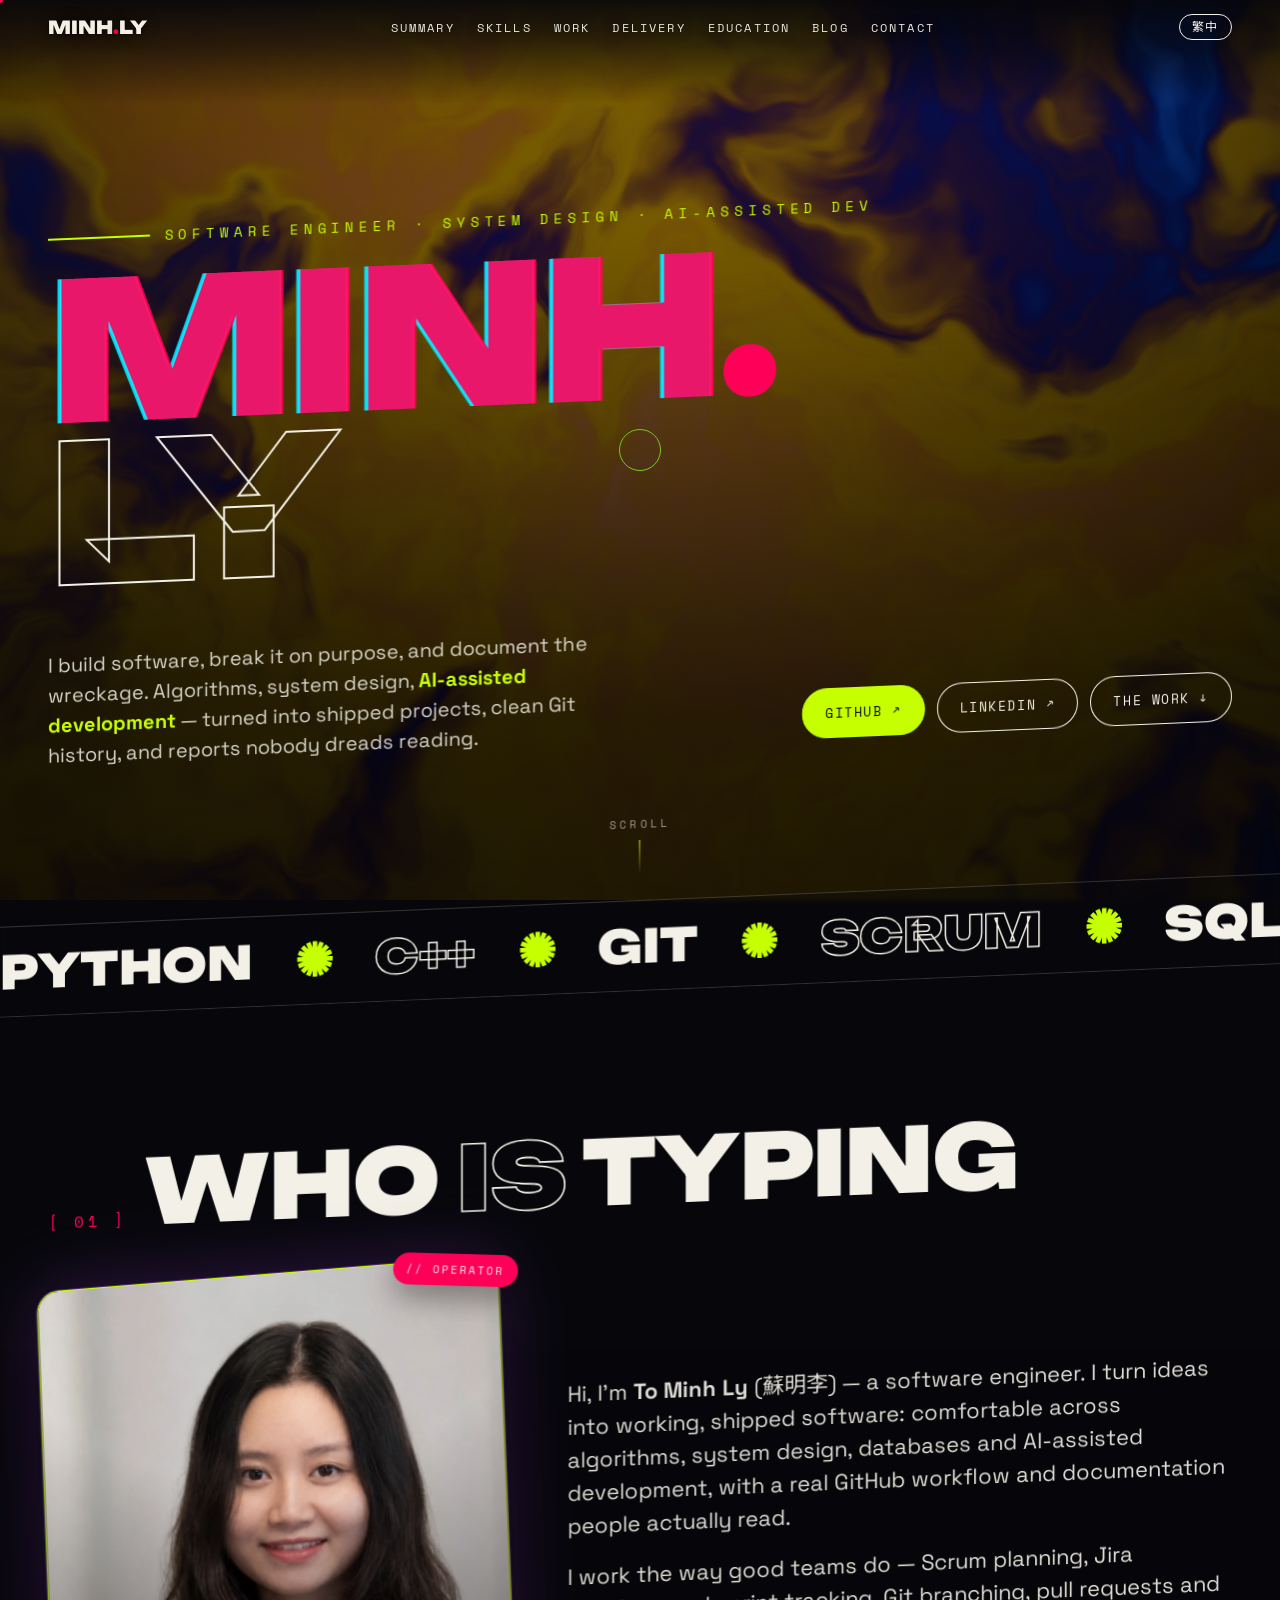
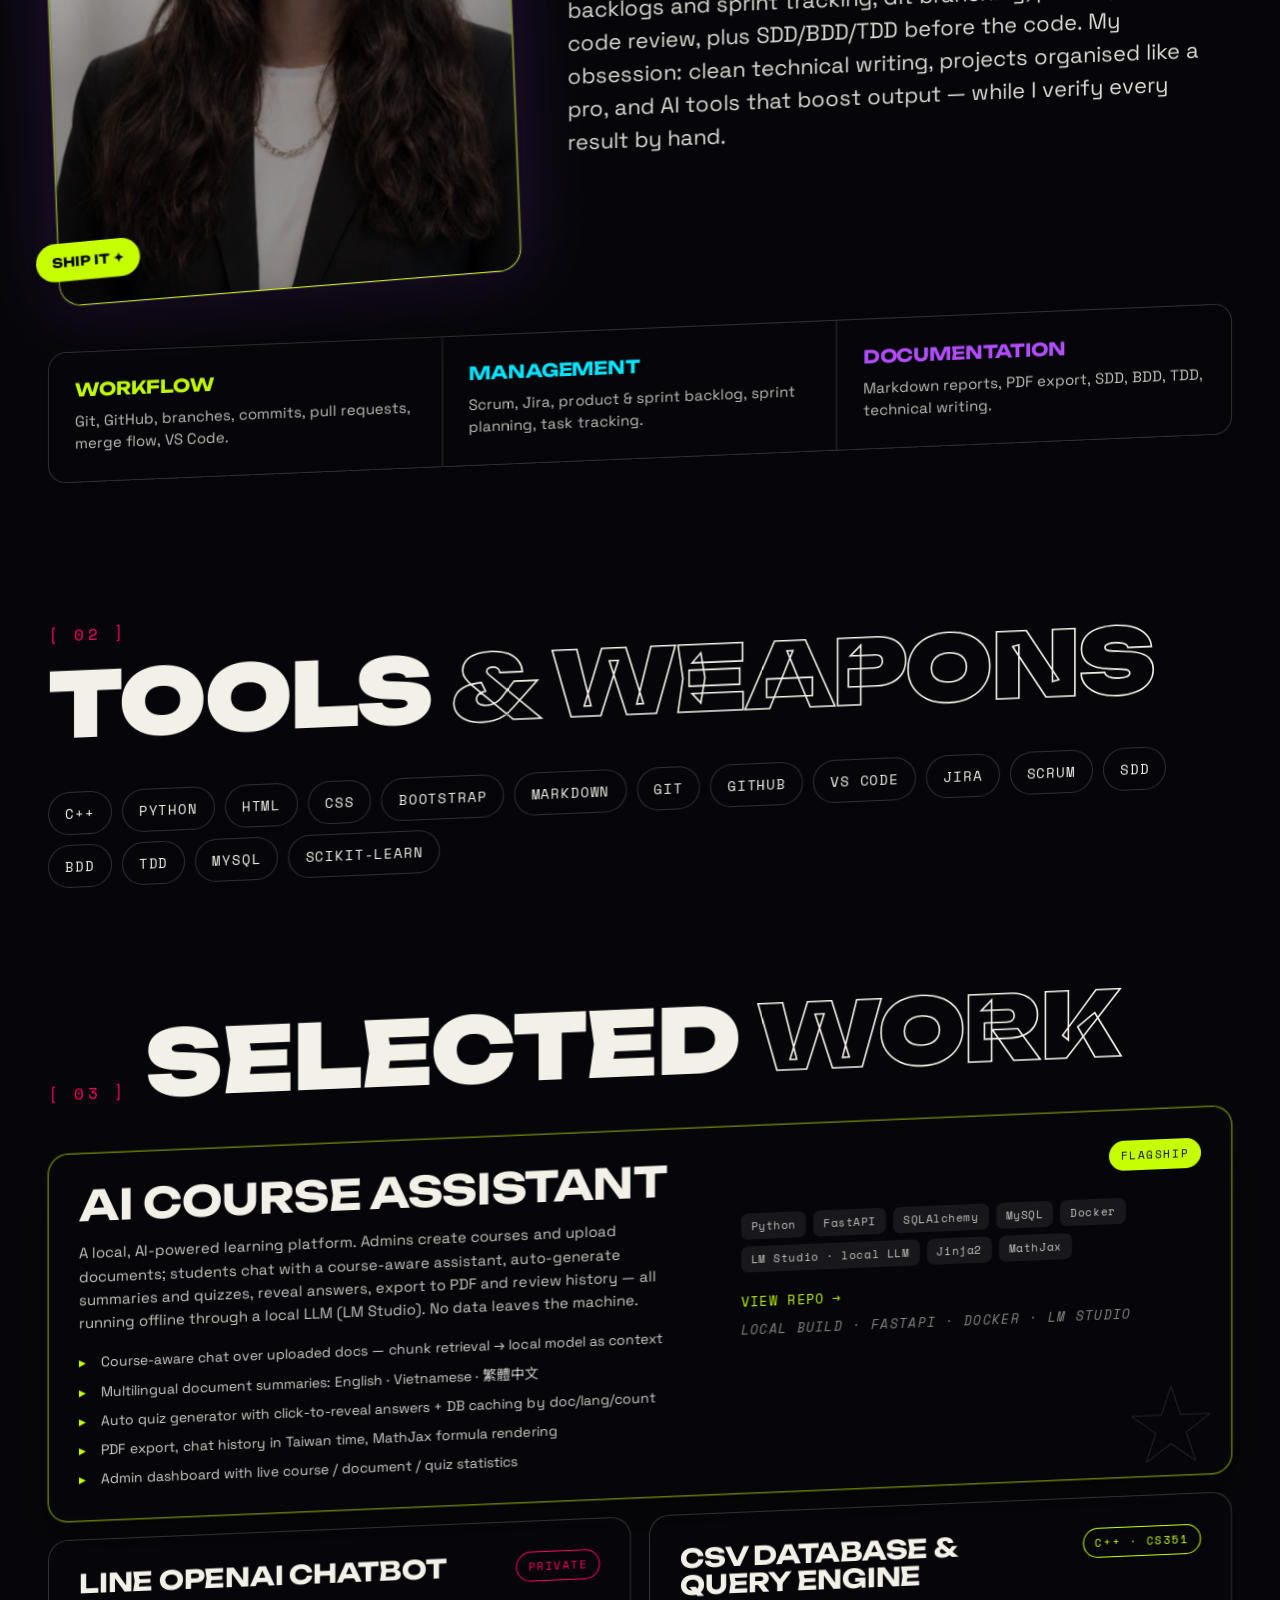
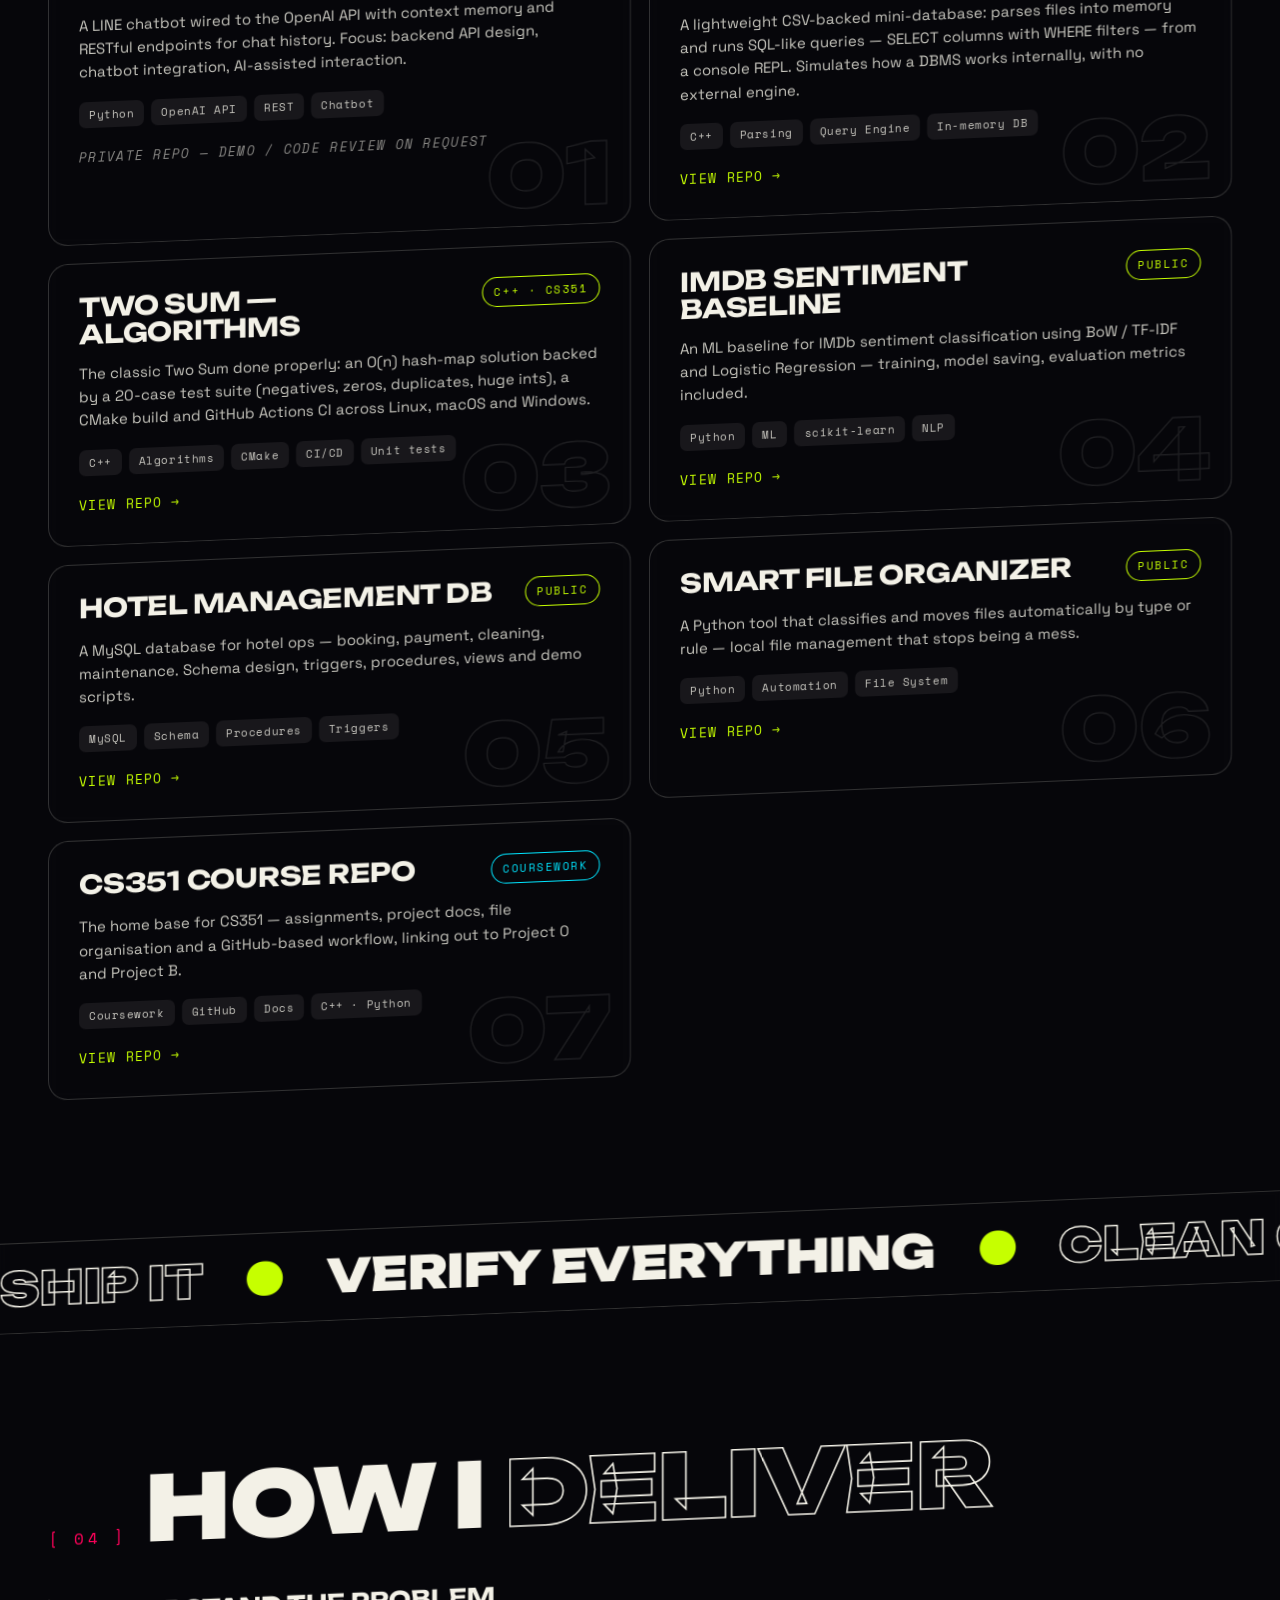
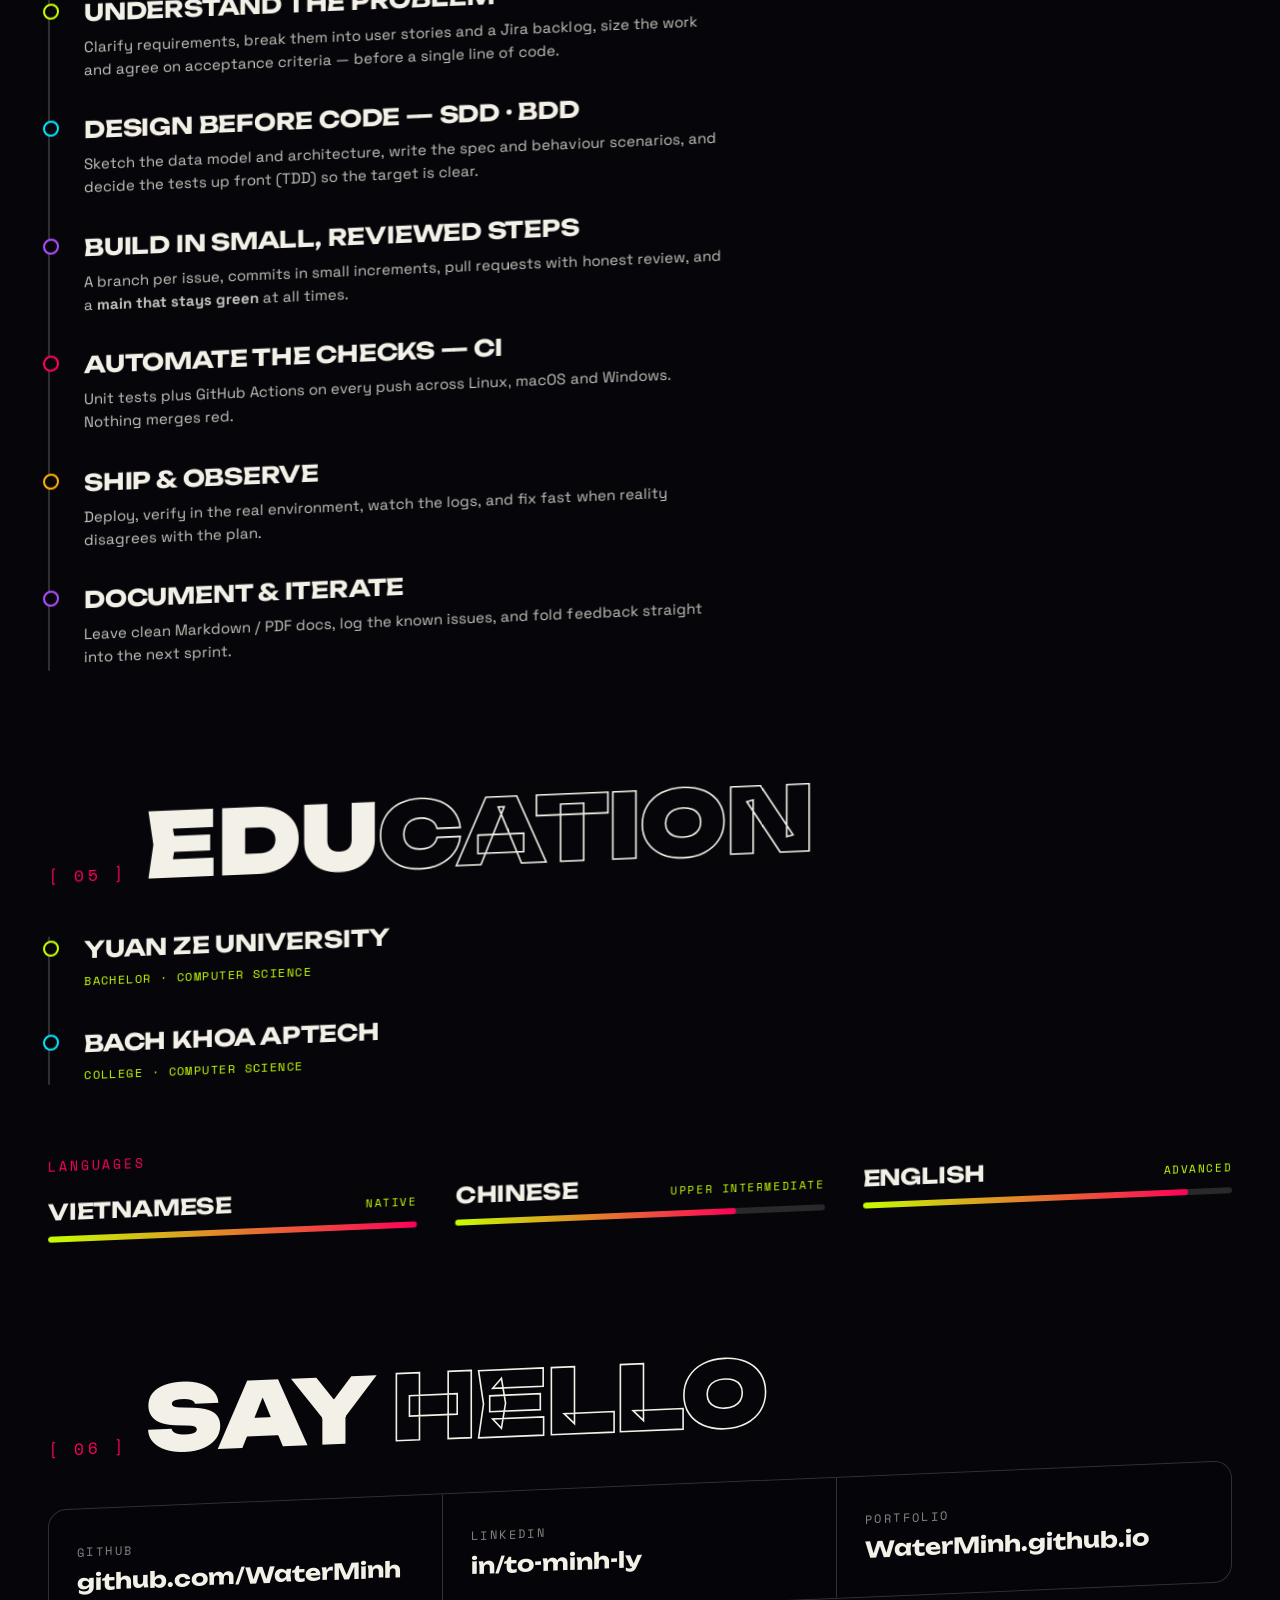
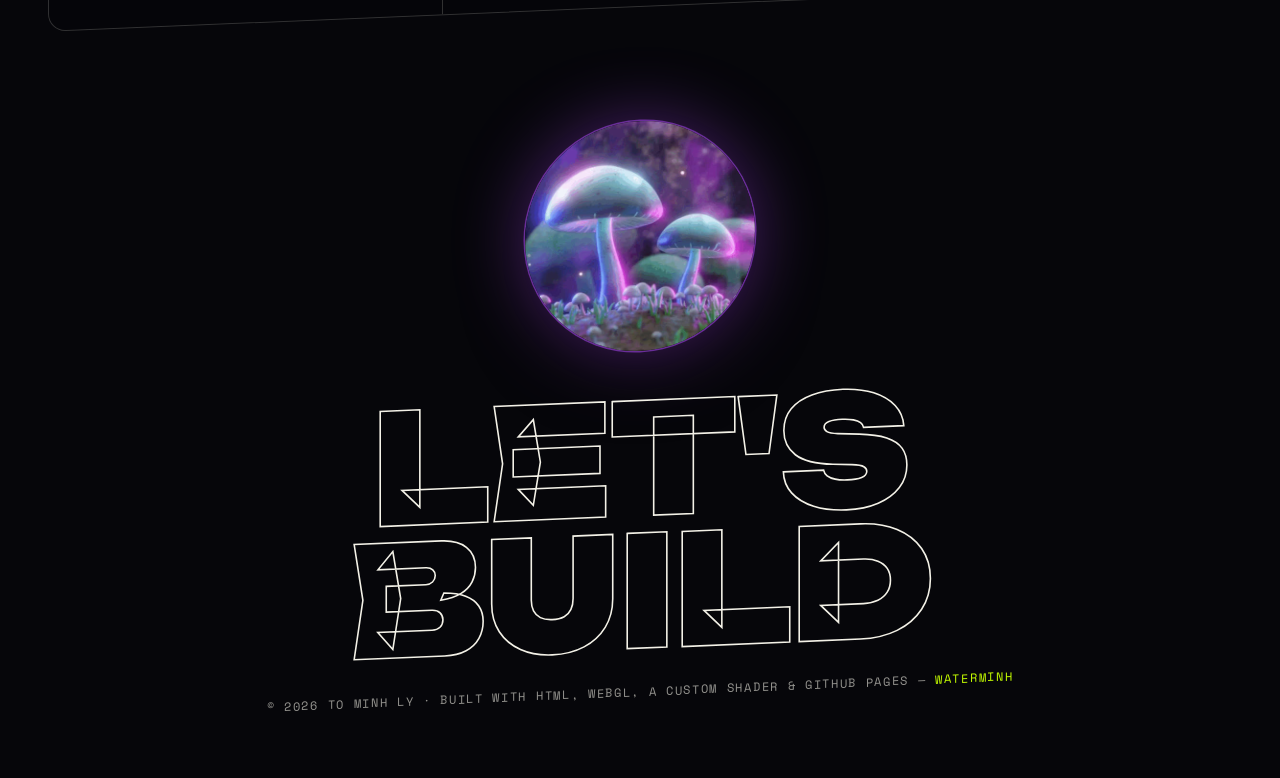
==== commit 5e1c44b5: "New version on personal website: psychodelical design" ====
--- a/index.html
+++ b/index.html
@@ -1,605 +1,406 @@
 <!DOCTYPE html>
 <html lang="en">
 <head>
-  <meta charset="UTF-8" />
-  <meta name="viewport" content="width=device-width, initial-scale=1.0" />
-  <title>To Minh Ly | Computer Science Portfolio</title>
-
-  <!-- Bootstrap 5 -->
-  <link
-    href="https://cdn.jsdelivr.net/npm/bootstrap@5.3.3/dist/css/bootstrap.min.css"
-    rel="stylesheet"
-  />
-
-  <style>
-    body {
-      background: #f8fafc;
-      color: #0f172a;
-      font-family: system-ui, -apple-system, BlinkMacSystemFont, "Segoe UI", sans-serif;
-    }
-
-    .navbar {
-      background: rgba(255, 255, 255, 0.9);
-      backdrop-filter: blur(10px);
-      border-bottom: 1px solid #e5e7eb;
-    }
-
-    .hero {
-      min-height: 80vh;
-      display: flex;
-      align-items: center;
-      background:
-        radial-gradient(circle at top left, rgba(37, 99, 235, 0.16), transparent 35%),
-        radial-gradient(circle at bottom right, rgba(14, 165, 233, 0.14), transparent 35%);
-    }
-
-    .hero-badge {
-      display: inline-block;
-      padding: 6px 14px;
-      border-radius: 999px;
-      background: #dbeafe;
-      color: #1d4ed8;
-      font-weight: 600;
-      font-size: 0.9rem;
-      margin-bottom: 16px;
-    }
-
-    .hero-title {
-      font-size: clamp(2.5rem, 6vw, 5rem);
-      font-weight: 800;
-      letter-spacing: -0.04em;
-      color: #0f172a;
-    }
-
-    .hero-highlight {
-      color: #2563eb;
-    }
-
-    .hero-subtitle {
-      font-size: 1.25rem;
-      color: #475569;
-      max-width: 760px;
-    }
-
-    .section-title {
-      font-weight: 800;
-      letter-spacing: -0.03em;
-      margin-bottom: 20px;
-    }
-
-    .section-card {
-      border: 1px solid #e5e7eb;
-      border-radius: 20px;
-      box-shadow: 0 10px 30px rgba(15, 23, 42, 0.06);
-      background: #ffffff;
-      transition: transform 0.2s ease, box-shadow 0.2s ease;
-    }
-
-    .section-card:hover {
-      transform: translateY(-4px);
-      box-shadow: 0 16px 40px rgba(15, 23, 42, 0.1);
-    }
-
-    .tag {
-      display: inline-block;
-      padding: 6px 12px;
-      border-radius: 999px;
-      background: #eef2ff;
-      color: #3730a3;
-      font-size: 0.9rem;
-      font-weight: 600;
-      margin: 4px;
-    }
-
-    .project-title {
-      font-weight: 700;
-      color: #0f172a;
-    }
-
-    .project-link {
-      text-decoration: none;
-      font-weight: 600;
-      color: #2563eb;
-    }
-
-    .project-link:hover {
-      text-decoration: underline;
-    }
-
-    .project-badge {
-      display: inline-block;
-      padding: 4px 10px;
-      border-radius: 999px;
-      background: #e0f2fe;
-      color: #0369a1;
-      font-size: 0.8rem;
-      font-weight: 600;
-      margin: 3px;
-    }
-
-    .project-status {
-      font-size: 0.85rem;
-      color: #64748b;
-      font-weight: 600;
-    }
-
-    .project-card-top {
-      display: flex;
-      justify-content: space-between;
-      align-items: start;
-      gap: 12px;
-    }
-
-    .timeline-item {
-      border-left: 3px solid #2563eb;
-      padding-left: 16px;
-      margin-bottom: 18px;
-    }
-
-    .summary-point {
-      padding: 14px 16px;
-      border-radius: 14px;
-      background: #f8fafc;
-      border: 1px solid #e5e7eb;
-      height: 100%;
-    }
-
-    .footer {
-      border-top: 1px solid #e5e7eb;
-      color: #64748b;
-    }
-  </style>
+<meta charset="UTF-8" />
+<meta name="viewport" content="width=device-width, initial-scale=1.0" />
+<meta name="theme-color" content="#06060a" />
+<title>MINH LY // software engineer / portfolio</title>
+<meta name="description" content="To Minh Ly — Software Engineer. Algorithms, system design, databases and AI-assisted development, turned into shipped software. Psychedelic GitHub Pages portfolio." />
+
+<!-- fonts (CDN, GitHub-Pages friendly) -->
+<link rel="preconnect" href="https://fonts.googleapis.com" />
+<link rel="preconnect" href="https://fonts.gstatic.com" crossorigin />
+<link href="https://fonts.googleapis.com/css2?family=Unbounded:wght@300;500;700;900&family=Space+Grotesk:wght@400;500;700&family=Space+Mono:wght@400;700&display=swap" rel="stylesheet" />
+<!-- Noto for Traditional Chinese glyphs -->
+<link href="https://fonts.googleapis.com/css2?family=Noto+Sans+TC:wght@400;700;900&display=swap" rel="stylesheet" />
+
+<link rel="stylesheet" href="styles.css" />
 </head>
 
 <body>
-  <!-- Navigation -->
-  <nav class="navbar navbar-expand-lg sticky-top">
-    <div class="container">
-      <a class="navbar-brand fw-bold text-primary" href="#">Minh Ly</a>
-
-      <button
-        class="navbar-toggler"
-        type="button"
-        data-bs-toggle="collapse"
-        data-bs-target="#navbarNav"
-      >
-        <span class="navbar-toggler-icon"></span>
-      </button>
-
-      <div class="collapse navbar-collapse justify-content-end" id="navbarNav">
-        <ul class="navbar-nav gap-2">
-          <li class="nav-item"><a class="nav-link" href="#summary">Summary</a></li>
-          <li class="nav-item"><a class="nav-link" href="#about">About</a></li>
-          <li class="nav-item"><a class="nav-link" href="#skills">Skills</a></li>
-          <li class="nav-item"><a class="nav-link" href="#projects">Projects</a></li>
-          <li class="nav-item"><a class="nav-link" href="#coursework">Coursework</a></li>
-          <li class="nav-item"><a class="nav-link" href="#contact">Contact</a></li>
-        </ul>
-      </div>
-    </div>
+
+<!-- psychedelic engine -->
+<canvas id="gl"></canvas>
+<div class="scrim"></div>
+<div class="grain"></div>
+
+<!-- custom cursor -->
+<div class="cur" id="cur"></div>
+<div class="cur-dot" id="curDot"></div>
+
+<!-- top bar -->
+<header class="bar">
+  <a class="brand" href="#top" data-hot>MINH<span style="color:var(--hot)">.</span>LY</a>
+  <nav id="nav">
+    <a href="#summary" data-hot data-i18n="nav.summary">Summary</a>
+    <a href="#skills" data-hot data-i18n="nav.skills">Skills</a>
+    <a href="#projects" data-hot data-i18n="nav.work">Work</a>
+    <a href="#delivery" data-hot data-i18n="nav.delivery">Delivery</a>
+    <a href="#education" data-hot data-i18n="nav.education">Education</a>
+    <a href="blog.html" data-hot data-i18n="nav.blog">Blog</a>
+    <a href="#contact" data-hot data-i18n="nav.contact">Contact</a>
   </nav>
-
-  <!-- Hero -->
-  <section class="hero">
-    <div class="container py-5">
-      <span class="hero-badge">Computer Science Student | Portfolio</span>
-
-      <h1 class="hero-title">
-        Hi, I am <span class="hero-highlight">Minh Ly</span>.
-      </h1>
-
-      <p class="hero-subtitle mt-4">
-        I am a Computer Science student interested in software engineering,
-        algorithms, system design, and AI-assisted development. This website
-        presents my course projects, GitHub work, and development progress.
+  <div class="bar-tools">
+    <button class="lang-btn" id="langBtn" data-hot aria-label="switch language">繁中</button>
+    <button class="menu-btn" id="menuBtn" data-i18n="ui.menu" aria-label="menu">Menu</button>
+  </div>
+</header>
+
+<!-- HERO -->
+<section class="hero wrap" id="top">
+  <div class="kicker" data-i18n="hero.kicker">Software Engineer · System Design · AI-assisted dev</div>
+  <h1 class="giant">
+    <span class="glitch" data-t="MINH">MINH</span><em>.</em><br/>
+    <span class="l2">LY</span>
+  </h1>
+
+  <div class="hero-foot">
+    <p class="lede" data-i18n="hero.lede">
+      I build software, break it on purpose, and document the wreckage.
+      Algorithms, system design, <b>AI-assisted development</b> — turned into
+      shipped projects, clean Git history, and reports nobody dreads reading.
+    </p>
+    <div class="cta-row">
+      <a class="btn solid" href="https://github.com/WaterMinh" target="_blank" rel="noopener" data-hot>GitHub ↗</a>
+      <a class="btn ghost" href="https://www.linkedin.com/in/to-minh-ly-372a23399/" target="_blank" rel="noopener" data-hot>LinkedIn ↗</a>
+      <a class="btn ghost" href="#projects" data-hot data-i18n="cta.work">The work ↓</a>
+    </div>
+  </div>
+
+  <div class="scroll-hint"><span data-i18n="ui.scroll">scroll</span><span class="ln"></span></div>
+</section>
+
+<!-- MARQUEE -->
+<div class="marq">
+  <div class="track" aria-hidden="true">
+    <span>PYTHON</span><span class="star">✺</span><span class="o">C++</span><span class="star">✺</span>
+    <span>GIT</span><span class="star">✺</span><span class="o">SCRUM</span><span class="star">✺</span>
+    <span>SQL</span><span class="star">✺</span><span class="o">MACHINE LEARNING</span><span class="star">✺</span>
+    <span>PYTHON</span><span class="star">✺</span><span class="o">C++</span><span class="star">✺</span>
+    <span>GIT</span><span class="star">✺</span><span class="o">SCRUM</span><span class="star">✺</span>
+    <span>SQL</span><span class="star">✺</span><span class="o">MACHINE LEARNING</span><span class="star">✺</span>
+  </div>
+</div>
+
+<!-- SUMMARY -->
+<section class="wrap" id="summary">
+  <div class="head reveal">
+    <span class="no">[ 01 ]</span>
+    <h2 data-i18n="head.summary">Who<span class="o"> is</span> typing</h2>
+  </div>
+
+  <div class="summary-grid">
+    <figure class="portrait reveal tilt" data-hot>
+      <span class="tagtop">// operator</span>
+      <div class="frame">
+        <img src="photo.webp" alt="To Minh Ly at the desk — wand in hand, Python in the air, mushrooms in bloom"
+             width="1090" height="1456" loading="eager" decoding="async" />
+      </div>
+      <span class="badge">Ship it ✦</span>
+    </figure>
+
+    <div class="summary-copy">
+      <p class="prose reveal" data-i18n="sum.p1">
+        Hi, I’m <b>To Minh Ly</b> (蘇明李) — a software engineer. I turn ideas into working,
+        shipped software: comfortable across algorithms, system design, databases and
+        AI-assisted development, with a real GitHub workflow and documentation people
+        actually read.
       </p>
-
-      <div class="mt-4 d-flex flex-wrap gap-3">
-        <a class="btn btn-primary btn-lg" href="https://github.com/WaterMinh" target="_blank">
-          View GitHub
-        </a>
-
-        <a class="btn btn-outline-primary btn-lg" href="https://www.linkedin.com/in/to-minh-ly-372a23399/" target="_blank">
-          LinkedIn
-        </a>
-
-        <a class="btn btn-outline-primary btn-lg" href="#projects">
-          View Projects
-        </a>
-      </div>
-    </div>
-  </section>
-
-  <main class="container py-5">
-    <!-- Professional Summary -->
-    <section id="summary" class="mb-5">
-      <div class="card section-card">
-        <div class="card-body p-4 p-md-5">
-          <h2 class="section-title">Professional Summary</h2>
-
-          <p class="fs-5 text-secondary">
-            Computer Science student with hands-on experience in software engineering
-            coursework, GitHub-based development workflow, and AI-assisted software
-            documentation. I am building a strong foundation in algorithms, system
-            design, project documentation, and collaborative development practices.
-          </p>
-
-          <p class="fs-5 text-secondary">
-            Through CS351 projects, I have practiced Scrum planning, Jira backlog
-            management, sprint tracking, Git branching, pull requests, Markdown
-            documentation, and SDD/BDD/TDD-based requirement analysis. I am especially
-            interested in writing clear technical documentation, organizing software
-            projects professionally, and using AI tools to improve development
-            productivity while still verifying results carefully.
-          </p>
-
-          <div class="row g-3 mt-3">
-            <div class="col-md-4">
-              <div class="summary-point">
-                <h5 class="fw-bold">Development Workflow</h5>
-                <p class="text-secondary mb-0">
-                  Git, GitHub, branches, commits, pull requests, merge workflow, and VS Code.
-                </p>
-              </div>
-            </div>
-
-            <div class="col-md-4">
-              <div class="summary-point">
-                <h5 class="fw-bold">Project Management</h5>
-                <p class="text-secondary mb-0">
-                  Scrum, Jira, product backlog, sprint backlog, sprint planning, and task tracking.
-                </p>
-              </div>
-            </div>
-
-            <div class="col-md-4">
-              <div class="summary-point">
-                <h5 class="fw-bold">Documentation</h5>
-                <p class="text-secondary mb-0">
-                  Markdown reports, PDF export, SDD, BDD, TDD, and technical writing.
-                </p>
-              </div>
-            </div>
+      <p class="prose reveal" data-i18n="sum.p2">
+        I work the way good teams do — Scrum planning, Jira backlogs and sprint
+        tracking, Git branching, pull requests and code review, plus SDD/BDD/TDD
+        before the code. My obsession: clean technical writing, projects organised
+        like a pro, and AI tools that boost output — while I verify every result by hand.
+      </p>
+    </div>
+  </div>
+
+  <div class="tri reveal">
+    <div class="cell">
+      <h4 data-i18n="tri.workflow.h">Workflow</h4>
+      <p data-i18n="tri.workflow.p">Git, GitHub, branches, commits, pull requests, merge flow, VS Code.</p>
+    </div>
+    <div class="cell">
+      <h4 data-i18n="tri.mgmt.h">Management</h4>
+      <p data-i18n="tri.mgmt.p">Scrum, Jira, product &amp; sprint backlog, sprint planning, task tracking.</p>
+    </div>
+    <div class="cell">
+      <h4 data-i18n="tri.docs.h">Documentation</h4>
+      <p data-i18n="tri.docs.p">Markdown reports, PDF export, SDD, BDD, TDD, technical writing.</p>
+    </div>
+  </div>
+</section>
+
+<!-- SKILLS -->
+<section class="wrap" id="skills">
+  <div class="head reveal">
+    <span class="no">[ 02 ]</span>
+    <h2 data-i18n="head.skills">Tools<span class="o"> & weapons</span></h2>
+  </div>
+  <div class="skills reveal">
+    <span class="chip" data-hot>C++</span>
+    <span class="chip" data-hot>Python</span>
+    <span class="chip" data-hot>HTML</span>
+    <span class="chip" data-hot>CSS</span>
+    <span class="chip" data-hot>Bootstrap</span>
+    <span class="chip" data-hot>Markdown</span>
+    <span class="chip" data-hot>Git</span>
+    <span class="chip" data-hot>GitHub</span>
+    <span class="chip" data-hot>VS Code</span>
+    <span class="chip" data-hot>Jira</span>
+    <span class="chip" data-hot>Scrum</span>
+    <span class="chip" data-hot>SDD</span>
+    <span class="chip" data-hot>BDD</span>
+    <span class="chip" data-hot>TDD</span>
+    <span class="chip" data-hot>MySQL</span>
+    <span class="chip" data-hot>scikit-learn</span>
+  </div>
+</section>
+
+<!-- PROJECTS -->
+<section class="wrap" id="projects">
+  <div class="head reveal">
+    <span class="no">[ 03 ]</span>
+    <h2 data-i18n="head.projects">Selected<span class="o"> work</span></h2>
+  </div>
+  <div class="grid">
+
+    <article class="card feature reveal tilt" data-hot>
+      <div class="topline">
+        <h3>AI Course Assistant</h3>
+        <span class="status pub" data-i18n="st.flagship">Flagship</span>
+      </div>
+      <div class="feat-grid">
+        <div>
+          <p data-i18n="proj.ai.desc">A local, AI-powered learning platform. Admins create courses and upload
+             documents; students chat with a course-aware assistant, auto-generate
+             summaries and quizzes, reveal answers, export to PDF and review history —
+             all running offline through a local LLM (LM Studio). No data leaves the machine.</p>
+          <ul class="feat-list">
+            <li data-i18n="proj.ai.f1">Course-aware chat over uploaded docs — chunk retrieval → local model as context</li>
+            <li data-i18n="proj.ai.f2">Multilingual document summaries: English · Vietnamese · 繁體中文</li>
+            <li data-i18n="proj.ai.f3">Auto quiz generator with click-to-reveal answers + DB caching by doc/lang/count</li>
+            <li data-i18n="proj.ai.f4">PDF export, chat history in Taiwan time, MathJax formula rendering</li>
+            <li data-i18n="proj.ai.f5">Admin dashboard with live course / document / quiz statistics</li>
+          </ul>
+        </div>
+        <div>
+          <div class="tags">
+            <span>Python</span><span>FastAPI</span><span>SQLAlchemy</span><span>MySQL</span>
+            <span>Docker</span><span>LM Studio · local LLM</span><span>Jinja2</span><span>MathJax</span>
           </div>
+          <a class="go" href="https://github.com/WaterMinh/ai-course-assistant" target="_blank" rel="noopener" data-hot data-i18n="proj.viewrepo">View repo <span class="arr">→</span></a>
+          <span class="go muted" style="display:block;margin-top:8px" data-i18n="proj.ai.note">Local build · FastAPI · Docker · LM Studio</span>
         </div>
       </div>
-    </section>
-
-    <!-- About Me -->
-    <section id="about" class="mb-5">
-      <div class="card section-card">
-        <div class="card-body p-4 p-md-5">
-          <h2 class="section-title">About Me</h2>
-
-          <p class="fs-5 text-secondary mb-0">
-            I am currently studying Computer Science and building practical
-            projects through CS351. I enjoy learning how to organize software
-            projects professionally, including requirements, documentation,
-            GitHub workflow, Scrum, Jira, branches, pull requests, and testing.
-            My goal is to become a developer who can write clean code, document
-            ideas clearly, and work effectively in a team.
-          </p>
-        </div>
-      </div>
-    </section>
-
-    <!-- Skills -->
-    <section id="skills" class="mb-5">
-      <h2 class="section-title">Skills and Tools</h2>
-
-      <div class="card section-card">
-        <div class="card-body p-4">
-          <div class="mb-3">
-            <span class="tag">C++</span>
-            <span class="tag">Python</span>
-            <span class="tag">HTML</span>
-            <span class="tag">CSS</span>
-            <span class="tag">Bootstrap</span>
-            <span class="tag">Markdown</span>
-            <span class="tag">Git</span>
-            <span class="tag">GitHub</span>
-            <span class="tag">VS Code</span>
-            <span class="tag">Jira</span>
-            <span class="tag">Scrum</span>
-            <span class="tag">SDD</span>
-            <span class="tag">BDD</span>
-            <span class="tag">TDD</span>
-          </div>
-
-          <p class="text-secondary mb-0">
-            I am improving my ability to connect software development with
-            project management practices such as backlog planning, sprint
-            tracking, branch management, pull requests, and documentation.
-          </p>
-        </div>
-      </div>
-    </section>
-
-    <!-- Projects -->
-    <section id="projects" class="mb-5">
-  <h2 class="section-title">Featured Projects</h2>
-
-  <div class="row g-4">
-    <div class="col-md-6">
-      <div class="card section-card h-100">
-        <div class="card-body p-4">
-          <div class="project-card-top">
-            <h3 class="project-title">LINE OpenAI Chatbot</h3>
-            <span class="project-status">Private</span>
-          </div>
-
-          <p class="text-secondary">
-            A LINE chatbot integrated with the OpenAI API, context memory,
-            and RESTful APIs for managing chat history. This project focuses
-            on backend API design, chatbot integration, and AI-assisted user interaction.
-          </p>
-
-          <div class="mb-3">
-            <span class="project-badge">Python</span>
-            <span class="project-badge">OpenAI API</span>
-            <span class="project-badge">REST API</span>
-            <span class="project-badge">Chatbot</span>
-          </div>
-
-          <p class="text-secondary mb-0">
-            Repository is private. Demo or code review can be provided upon request.
-          </p>
-        </div>
-      </div>
-    </div>
-
-    <div class="col-md-6">
-      <div class="card section-card h-100">
-        <div class="card-body p-4">
-          <div class="project-card-top">
-            <h3 class="project-title">Smart File Organizer</h3>
-            <span class="project-status">Public</span>
-          </div>
-
-          <p class="text-secondary">
-            A Python-based tool for organizing files automatically. It helps classify
-            and move files based on file types or rules, improving local file management.
-          </p>
-
-          <div class="mb-3">
-            <span class="project-badge">Python</span>
-            <span class="project-badge">Automation</span>
-            <span class="project-badge">File System</span>
-          </div>
-
-          <a
-            class="project-link"
-            href="https://github.com/WaterMinh/smart-file-organizer"
-            target="_blank"
-          >
-            View Repository
-          </a>
-        </div>
-      </div>
-    </div>
-
-    <div class="col-md-6">
-      <div class="card section-card h-100">
-        <div class="card-body p-4">
-          <div class="project-card-top">
-            <h3 class="project-title">IMDb Sentiment Analysis Baseline</h3>
-            <span class="project-status">Public</span>
-          </div>
-
-          <p class="text-secondary">
-            A machine learning baseline for IMDb sentiment classification using
-            BoW/TF-IDF features and Logistic Regression. The project includes
-            model training, saving models, and evaluation metrics.
-          </p>
-
-          <div class="mb-3">
-            <span class="project-badge">Python</span>
-            <span class="project-badge">Machine Learning</span>
-            <span class="project-badge">scikit-learn</span>
-            <span class="project-badge">NLP</span>
-          </div>
-
-          <a
-            class="project-link"
-            href="https://github.com/WaterMinh/ds-imdb-sentiment-baseline"
-            target="_blank"
-          >
-            View Repository
-          </a>
-        </div>
-      </div>
-    </div>
-
-    <div class="col-md-6">
-      <div class="card section-card h-100">
-        <div class="card-body p-4">
-          <div class="project-card-top">
-            <h3 class="project-title">Hotel Management Database</h3>
-            <span class="project-status">Public</span>
-          </div>
-
-          <p class="text-secondary">
-            A MySQL database project for hotel management, including booking,
-            payment, cleaning, and maintenance modules. It includes schema design,
-            triggers, procedures, views, and demo scripts.
-          </p>
-
-          <div class="mb-3">
-            <span class="project-badge">MySQL</span>
-            <span class="project-badge">Database Design</span>
-            <span class="project-badge">Procedures</span>
-            <span class="project-badge">Triggers</span>
-          </div>
-
-          <a
-            class="project-link"
-            href="https://github.com/WaterMinh/hotel-management-database"
-            target="_blank"
-          >
-            View Repository
-          </a>
-        </div>
-      </div>
-    </div>
-
-    <div class="col-md-6">
-      <div class="card section-card h-100">
-        <div class="card-body p-4">
-          <div class="project-card-top">
-            <h3 class="project-title">Project B: Student Grade Calculator</h3>
-            <span class="project-status">CS351</span>
-          </div>
-
-          <p class="text-secondary">
-            A CS351 course project focused on Scrum workflow, Jira backlog,
-            sprint planning, SDD, BDD, TDD, Markdown reports, PDF export,
-            GitHub branches, pull requests, and merge workflow.
-          </p>
-
-          <div class="mb-3">
-            <span class="project-badge">HTML</span>
-            <span class="project-badge">Markdown</span>
-            <span class="project-badge">Jira</span>
-            <span class="project-badge">Scrum</span>
-            <span class="project-badge">GitHub</span>
-          </div>
-
-          <a
-            class="project-link"
-            href="https://github.com/WaterMinh/11402_CS351_ProjectB"
-            target="_blank"
-          >
-            View Repository
-          </a>
-        </div>
-      </div>
-    </div>
-
-    <div class="col-md-6">
-      <div class="card section-card h-100">
-        <div class="card-body p-4">
-          <div class="project-card-top">
-            <h3 class="project-title">CS351 Course Repository</h3>
-            <span class="project-status">Coursework</span>
-          </div>
-
-          <p class="text-secondary">
-            Main coursework repository for AI-assisted software development.
-            It includes course assignments, project documentation, file organization,
-            and GitHub-based development practice.
-          </p>
-
-          <div class="mb-3">
-            <span class="project-badge">Coursework</span>
-            <span class="project-badge">GitHub</span>
-            <span class="project-badge">Documentation</span>
-            <span class="project-badge">AI-assisted Development</span>
-          </div>
-
-          <a
-            class="project-link"
-            href="https://github.com/WaterMinh/11402_CS351"
-            target="_blank"
-          >
-            View Repository
-          </a>
-        </div>
-      </div>
-    </div>
-  </div>
-</section>
-    <!-- Coursework -->
-    <section id="coursework" class="mb-5">
-      <h2 class="section-title">Coursework Progress</h2>
-
-      <div class="card section-card">
-        <div class="card-body p-4">
-          <div class="timeline-item">
-            <h5 class="fw-bold mb-1">Scrum and Jira Practice</h5>
-
-            <p class="text-secondary mb-0">
-              Created user stories, subtasks, product backlog, sprint backlog,
-              and used the Jira board to track To Do, In Progress, In Review,
-              and Done states.
-            </p>
-          </div>
-
-          <div class="timeline-item">
-            <h5 class="fw-bold mb-1">GitHub Branch and Pull Request Workflow</h5>
-
-            <p class="text-secondary mb-0">
-              Practiced creating branches from Jira issues, editing files in
-              VS Code, committing changes, pushing branches, creating pull
-              requests, merging into main, and deleting feature branches.
-            </p>
-          </div>
-
-          <div class="timeline-item">
-            <h5 class="fw-bold mb-1">SDD, BDD, and TDD Report</h5>
-
-            <p class="text-secondary mb-0">
-              Wrote a Markdown report and exported it as a PDF for the Student
-              Grade Calculator assignment, including specification, behavior
-              scenarios, and test cases.
-            </p>
-          </div>
-
-          <div class="timeline-item">
-            <h5 class="fw-bold mb-1">Personal GitHub Pages Portfolio</h5>
-
-            <p class="text-secondary mb-0">
-              Designed and improved a personal website to present my skills,
-              projects, course work, GitHub profile, and LinkedIn profile in a
-              professional way.
-            </p>
-          </div>
-        </div>
-      </div>
-    </section>
-
-    <!-- Contact -->
-    <section id="contact" class="mb-5">
-      <h2 class="section-title">Contact</h2>
-
-      <div class="card section-card">
-        <div class="card-body p-4">
-          <p class="fs-5 mb-2">
-            GitHub:
-            <a class="project-link" href="https://github.com/WaterMinh" target="_blank">
-              github.com/WaterMinh
-            </a>
-          </p>
-
-          <p class="fs-5 mb-2">
-            LinkedIn:
-            <a class="project-link" href="https://www.linkedin.com/in/to-minh-ly-372a23399/" target="_blank">
-              linkedin.com/in/to-minh-ly-372a23399
-            </a>
-          </p>
-
-          <p class="fs-5 mb-0">
-            Portfolio:
-            <a class="project-link" href="https://WaterMinh.github.io" target="_blank">
-              WaterMinh.github.io
-            </a>
-          </p>
-        </div>
-      </div>
-    </section>
-  </main>
-
-  <!-- Footer -->
-  <footer class="footer py-4">
-    <div class="container text-center">
-      <p class="mb-0">
-        © 2026 Minh Ly. Built with HTML, Bootstrap, GitHub Pages, and CS351 practice.
-      </p>
-    </div>
-  </footer>
-
-  <!-- Bootstrap JS -->
-  <script
-    src="https://cdn.jsdelivr.net/npm/bootstrap@5.3.3/dist/js/bootstrap.bundle.min.js">
-  </script>
+      <span class="idx">★</span>
+    </article>
+
+    <article class="card reveal tilt" data-hot>
+      <div class="topline">
+        <h3>LINE OpenAI Chatbot</h3>
+        <span class="status priv" data-i18n="st.private">Private</span>
+      </div>
+      <p data-i18n="proj.line.desc">A LINE chatbot wired to the OpenAI API with context memory and RESTful
+         endpoints for chat history. Focus: backend API design, chatbot integration,
+         AI-assisted interaction.</p>
+      <div class="tags"><span>Python</span><span>OpenAI API</span><span>REST</span><span>Chatbot</span></div>
+      <span class="go muted" data-i18n="proj.line.note">Private repo — demo / code review on request</span>
+      <span class="idx">01</span>
+    </article>
+
+    <article class="card reveal tilt" data-hot>
+      <div class="topline">
+        <h3>CSV Database &amp; Query Engine</h3>
+        <span class="status pub">C++ · CS351</span>
+      </div>
+      <p data-i18n="proj.csv.desc">A lightweight CSV-backed mini-database: parses files into memory and runs
+         SQL-like queries — SELECT columns with WHERE filters — from a console REPL.
+         Simulates how a DBMS works internally, with no external engine.</p>
+      <div class="tags"><span>C++</span><span>Parsing</span><span>Query Engine</span><span>In-memory DB</span></div>
+      <a class="go" href="https://github.com/WaterMinh/11402_CS351_ProjectB" target="_blank" rel="noopener" data-hot data-i18n="proj.viewrepo">View repo <span class="arr">→</span></a>
+      <span class="idx">02</span>
+    </article>
+
+    <article class="card reveal tilt" data-hot>
+      <div class="topline">
+        <h3>Two Sum — Algorithms</h3>
+        <span class="status pub">C++ · CS351</span>
+      </div>
+      <p data-i18n="proj.two.desc">The classic Two Sum done properly: an O(n) hash-map solution backed by a
+         20-case test suite (negatives, zeros, duplicates, huge ints), a CMake build
+         and GitHub Actions CI across Linux, macOS and Windows.</p>
+      <div class="tags"><span>C++</span><span>Algorithms</span><span>CMake</span><span>CI/CD</span><span>Unit tests</span></div>
+      <a class="go" href="https://github.com/WaterMinh/11402_CS351_Project0" target="_blank" rel="noopener" data-hot data-i18n="proj.viewrepo">View repo <span class="arr">→</span></a>
+      <span class="idx">03</span>
+    </article>
+
+    <article class="card reveal tilt" data-hot>
+      <div class="topline">
+        <h3>IMDb Sentiment Baseline</h3>
+        <span class="status pub" data-i18n="st.public">Public</span>
+      </div>
+      <p data-i18n="proj.imdb.desc">An ML baseline for IMDb sentiment classification using BoW / TF-IDF and
+         Logistic Regression — training, model saving, evaluation metrics included.</p>
+      <div class="tags"><span>Python</span><span>ML</span><span>scikit-learn</span><span>NLP</span></div>
+      <a class="go" href="https://github.com/WaterMinh/ds-imdb-sentiment-baseline" target="_blank" rel="noopener" data-hot data-i18n="proj.viewrepo">View repo <span class="arr">→</span></a>
+      <span class="idx">04</span>
+    </article>
+
+    <article class="card reveal tilt" data-hot>
+      <div class="topline">
+        <h3>Hotel Management DB</h3>
+        <span class="status pub" data-i18n="st.public">Public</span>
+      </div>
+      <p data-i18n="proj.hotel.desc">A MySQL database for hotel ops — booking, payment, cleaning, maintenance.
+         Schema design, triggers, procedures, views and demo scripts.</p>
+      <div class="tags"><span>MySQL</span><span>Schema</span><span>Procedures</span><span>Triggers</span></div>
+      <a class="go" href="https://github.com/WaterMinh/hotel-management-database" target="_blank" rel="noopener" data-hot data-i18n="proj.viewrepo">View repo <span class="arr">→</span></a>
+      <span class="idx">05</span>
+    </article>
+
+    <article class="card reveal tilt" data-hot>
+      <div class="topline">
+        <h3>Smart File Organizer</h3>
+        <span class="status pub" data-i18n="st.public">Public</span>
+      </div>
+      <p data-i18n="proj.sfo.desc">A Python tool that classifies and moves files automatically by type or
+         rule — local file management that stops being a mess.</p>
+      <div class="tags"><span>Python</span><span>Automation</span><span>File System</span></div>
+      <a class="go" href="https://github.com/WaterMinh/smart-file-organizer" target="_blank" rel="noopener" data-hot data-i18n="proj.viewrepo">View repo <span class="arr">→</span></a>
+      <span class="idx">06</span>
+    </article>
+
+    <article class="card reveal tilt" data-hot>
+      <div class="topline">
+        <h3>CS351 Course Repo</h3>
+        <span class="status cw" data-i18n="st.coursework">Coursework</span>
+      </div>
+      <p data-i18n="proj.cs351.desc">The home base for CS351 — assignments, project docs, file organisation and
+         a GitHub-based workflow, linking out to Project 0 and Project B.</p>
+      <div class="tags"><span>Coursework</span><span>GitHub</span><span>Docs</span><span>C++ · Python</span></div>
+      <a class="go" href="https://github.com/WaterMinh/11402_CS351" target="_blank" rel="noopener" data-hot data-i18n="proj.viewrepo">View repo <span class="arr">→</span></a>
+      <span class="idx">07</span>
+    </article>
+
+  </div>
+</section>
+
+<!-- SECOND MARQUEE -->
+<div class="marq rev" style="margin-top:clamp(70px,11vw,140px)">
+  <div class="track" aria-hidden="true">
+    <span class="o">SHIP IT</span><span class="star">●</span><span>VERIFY EVERYTHING</span><span class="star">●</span>
+    <span class="o">CLEAN GIT HISTORY</span><span class="star">●</span><span>DOCUMENT THE WRECKAGE</span><span class="star">●</span>
+    <span class="o">SHIP IT</span><span class="star">●</span><span>VERIFY EVERYTHING</span><span class="star">●</span>
+    <span class="o">CLEAN GIT HISTORY</span><span class="star">●</span><span>DOCUMENT THE WRECKAGE</span><span class="star">●</span>
+  </div>
+</div>
+
+<!-- DELIVERY / PROCESS -->
+<section class="wrap" id="delivery">
+  <div class="head reveal">
+    <span class="no">[ 04 ]</span>
+    <h2 data-i18n="head.delivery">How I<span class="o"> deliver</span></h2>
+  </div>
+  <div class="time">
+    <div class="tnode reveal">
+      <h4 data-i18n="del.1.h">Understand the problem</h4>
+      <p data-i18n="del.1.p">Clarify requirements, break them into user stories and a Jira backlog, size the
+         work and agree on acceptance criteria — before a single line of code.</p>
+    </div>
+    <div class="tnode reveal">
+      <h4 data-i18n="del.2.h">Design before code — SDD · BDD</h4>
+      <p data-i18n="del.2.p">Sketch the data model and architecture, write the spec and behaviour scenarios,
+         and decide the tests up front (TDD) so the target is clear.</p>
+    </div>
+    <div class="tnode reveal">
+      <h4 data-i18n="del.3.h">Build in small, reviewed steps</h4>
+      <p data-i18n="del.3.p">A branch per issue, commits in small increments, pull requests with honest
+         review, and a <b>main that stays green</b> at all times.</p>
+    </div>
+    <div class="tnode reveal">
+      <h4 data-i18n="del.4.h">Automate the checks — CI</h4>
+      <p data-i18n="del.4.p">Unit tests plus GitHub Actions on every push across Linux, macOS and Windows.
+         Nothing merges red.</p>
+    </div>
+    <div class="tnode reveal">
+      <h4 data-i18n="del.5.h">Ship &amp; observe</h4>
+      <p data-i18n="del.5.p">Deploy, verify in the real environment, watch the logs, and fix fast when
+         reality disagrees with the plan.</p>
+    </div>
+    <div class="tnode reveal">
+      <h4 data-i18n="del.6.h">Document &amp; iterate</h4>
+      <p data-i18n="del.6.p">Leave clean Markdown / PDF docs, log the known issues, and fold feedback
+         straight into the next sprint.</p>
+    </div>
+  </div>
+</section>
+
+<!-- EDUCATION -->
+<section class="wrap" id="education">
+  <div class="head reveal">
+    <span class="no">[ 05 ]</span>
+    <h2 data-i18n="head.education">Edu<span class="o">cation</span></h2>
+  </div>
+  <div class="time">
+    <div class="tnode reveal">
+      <h4 data-i18n="edu.1.h">Yuan Ze University</h4>
+      <div class="meta" data-i18n="edu.1.meta">Bachelor · Computer Science</div>
+    </div>
+    <div class="tnode reveal">
+      <h4 data-i18n="edu.2.h">Bach Khoa Aptech</h4>
+      <div class="meta" data-i18n="edu.2.meta">College · Computer Science</div>
+    </div>
+  </div>
+
+  <div class="langs reveal">
+    <div class="sublabel" data-i18n="lang.label">Languages</div>
+    <div class="langbars">
+      <div class="langbar">
+        <div class="lt"><span class="ln" data-i18n="l.vi.name">Vietnamese</span><span class="lv" data-i18n="l.vi.lvl">Native</span></div>
+        <div class="lmeter"><i style="--p:100%"></i></div>
+      </div>
+      <div class="langbar">
+        <div class="lt"><span class="ln" data-i18n="l.zh.name">Chinese</span><span class="lv" data-i18n="l.zh.lvl">Upper Intermediate</span></div>
+        <div class="lmeter"><i style="--p:76%"></i></div>
+      </div>
+      <div class="langbar">
+        <div class="lt"><span class="ln" data-i18n="l.en.name">English</span><span class="lv" data-i18n="l.en.lvl">Advanced</span></div>
+        <div class="lmeter"><i style="--p:88%"></i></div>
+      </div>
+    </div>
+  </div>
+</section>
+
+<!-- CONTACT -->
+<section class="wrap" id="contact">
+  <div class="head reveal">
+    <span class="no">[ 06 ]</span>
+    <h2 data-i18n="head.contact">Say<span class="o"> hello</span></h2>
+  </div>
+  <div class="contact reveal">
+    <a href="https://github.com/WaterMinh" target="_blank" rel="noopener" data-hot>
+      <span class="k">GitHub</span><span class="v">github.com/WaterMinh</span>
+    </a>
+    <a href="https://www.linkedin.com/in/to-minh-ly-372a23399/" target="_blank" rel="noopener" data-hot>
+      <span class="k">LinkedIn</span><span class="v">in/to-minh-ly</span>
+    </a>
+    <a href="https://WaterMinh.github.io" target="_blank" rel="noopener" data-hot>
+      <span class="k" data-i18n="contact.portfolio">Portfolio</span><span class="v">WaterMinh.github.io</span>
+    </a>
+  </div>
+</section>
+
+<!-- FOOTER -->
+<footer class="foot wrap">
+  <video class="mushroom reveal" autoplay loop muted playsinline preload="metadata"
+         poster="mushroom_poster.jpg" data-hot aria-hidden="true">
+    <source src="mushroom.mp4" type="video/mp4" />
+  </video>
+  <div class="big reveal" data-i18n="foot.big">LET'S<br/>BUILD</div>
+  <p class="meta" data-i18n="foot.meta">© 2026 To Minh Ly · Built with HTML, WebGL, a custom shader &amp; GitHub Pages — <a href="https://github.com/WaterMinh" target="_blank" rel="noopener" data-hot>WaterMinh</a></p>
+</footer>
+
+<script src="app.js"></script>
 </body>
 </html>
--- a/styles.css
+++ b/styles.css
@@ -0,0 +1,349 @@
+/* ─────────────────────────────────────────────────────────────
+   ACID / ART-LEBEDEV PORTFOLIO  —  styles
+   ───────────────────────────────────────────────────────────── */
+:root{
+  --ink:#06060a;
+  --paper:#f3f1e7;
+  --acid:#c6ff00;
+  --hot:#ff0059;
+  --cyan:#00e5ff;
+  --violet:#b14cff;
+  --amber:#ffb000;
+  --line:rgba(243,241,231,.18);
+  --maxw:1280px;
+}
+
+*{margin:0;padding:0;box-sizing:border-box}
+html{scroll-behavior:smooth}
+html,body{background:var(--ink);color:var(--paper)}
+body{
+  font-family:"Space Grotesk","Noto Sans TC",system-ui,sans-serif;
+  -webkit-font-smoothing:antialiased;
+  overflow-x:hidden;
+  cursor:none;
+}
+@media (pointer:coarse){ body{cursor:auto} }
+
+a{color:inherit;text-decoration:none}
+::selection{background:var(--acid);color:var(--ink)}
+
+/* ── full-screen psychedelic shader ───────────────────────── */
+#gl{
+  position:fixed;inset:0;width:100vw;height:100vh;
+  z-index:0;display:block;
+}
+/* readability scrim that breathes */
+.scrim{
+  position:fixed;inset:0;z-index:1;pointer-events:none;
+  background:
+    radial-gradient(120% 90% at 50% -10%, transparent 40%, rgba(6,6,10,.55) 100%),
+    linear-gradient(180deg, rgba(6,6,10,.30), rgba(6,6,10,.62));
+  mix-blend-mode:multiply;
+}
+/* film grain */
+.grain{
+  position:fixed;inset:-50%;z-index:2;pointer-events:none;opacity:.10;
+  background-image:url("data:image/svg+xml;utf8,<svg xmlns='http://www.w3.org/2000/svg' width='160' height='160'><filter id='n'><feTurbulence type='fractalNoise' baseFrequency='0.9' numOctaves='2' stitchTiles='stitch'/></filter><rect width='100%25' height='100%25' filter='url(%23n)'/></svg>");
+  animation:grain 6s steps(8) infinite;mix-blend-mode:overlay;
+}
+@keyframes grain{
+  0%{transform:translate(0,0)}10%{transform:translate(-4%,-2%)}20%{transform:translate(-8%,4%)}
+  30%{transform:translate(4%,-6%)}40%{transform:translate(-2%,8%)}50%{transform:translate(-8%,2%)}
+  60%{transform:translate(6%,4%)}70%{transform:translate(-4%,-8%)}80%{transform:translate(2%,6%)}
+  90%{transform:translate(-6%,-2%)}100%{transform:translate(0,0)}
+}
+
+/* ── custom cursor ────────────────────────────────────────── */
+.cur,.cur-dot{position:fixed;z-index:9999;pointer-events:none;top:0;left:0;will-change:transform}
+.cur{width:42px;height:42px;margin:-21px 0 0 -21px;border:1.5px solid var(--acid);border-radius:50%;
+  mix-blend-mode:difference;transition:width .2s,height .2s,margin .2s,background .2s,border-color .2s}
+.cur-dot{width:6px;height:6px;margin:-3px 0 0 -3px;border-radius:50%;background:var(--hot)}
+.cur.is-hot{width:74px;height:74px;margin:-37px 0 0 -37px;background:var(--acid);border-color:var(--acid)}
+@media (pointer:coarse){ .cur,.cur-dot{display:none} }
+
+/* ── shell ────────────────────────────────────────────────── */
+.wrap{position:relative;z-index:5;max-width:var(--maxw);margin:0 auto;padding:0 clamp(16px,4vw,48px)}
+section{position:relative;z-index:5}
+/* content melts/shears while scrolling fast (--sk driven by the shader loop) */
+section,.marq,.foot{transform:skewY(var(--sk,0deg));transform-origin:50% 50%}
+@media (prefers-reduced-motion:reduce){section,.marq,.foot{transform:none}}
+
+/* ── top bar ──────────────────────────────────────────────── */
+.bar{position:fixed;top:0;left:0;right:0;z-index:50;
+  display:flex;align-items:center;justify-content:space-between;
+  padding:14px clamp(16px,4vw,48px);
+  font-family:"Space Mono","Noto Sans TC",monospace;font-size:12px;letter-spacing:.18em;text-transform:uppercase;
+  color:var(--paper);text-shadow:0 1px 14px rgba(0,0,0,.7),0 0 2px rgba(0,0,0,.5)}
+.bar::before{content:"";position:absolute;left:0;right:0;top:0;height:190%;pointer-events:none;z-index:-1;
+  background:linear-gradient(180deg,rgba(6,6,10,.92) 0%,rgba(6,6,10,.6) 45%,transparent 100%)}
+.bar .brand{font-family:"Unbounded","Noto Sans TC";font-weight:900;letter-spacing:0;font-size:18px}
+.bar nav{display:flex;gap:22px}
+.bar nav a{position:relative;opacity:.95;transition:opacity .2s}
+.bar nav a:hover{opacity:1}
+.bar nav a::after{content:"";position:absolute;left:0;bottom:-4px;height:2px;width:0;background:var(--acid);transition:width .25s}
+.bar nav a:hover::after{width:100%}
+.bar-tools{display:flex;align-items:center;gap:12px}
+.lang-btn{background:none;border:1px solid currentColor;color:inherit;border-radius:999px;padding:6px 12px;
+  font:inherit;text-transform:uppercase;letter-spacing:.14em;cursor:none;
+  transition:background .2s,color .2s,border-color .2s;line-height:1}
+.lang-btn:hover{background:var(--acid);color:var(--ink);border-color:var(--acid)}
+.menu-btn{display:none;background:none;border:1px solid currentColor;color:inherit;padding:6px 12px;font:inherit;text-transform:uppercase;letter-spacing:.18em;cursor:none}
+@media (max-width:820px){
+  .bar nav{position:fixed;inset:0;flex-direction:column;align-items:center;justify-content:center;gap:28px;
+    background:var(--ink);mix-blend-mode:normal;font-size:20px;transform:translateY(-100%);transition:transform .45s cubic-bezier(.7,0,.2,1)}
+  .bar nav.open{transform:translateY(0)}
+  .menu-btn{display:block}
+}
+
+/* ── hero ─────────────────────────────────────────────────── */
+.hero{min-height:100vh;display:flex;flex-direction:column;justify-content:center;padding-top:90px;padding-bottom:40px}
+.kicker{font-family:"Space Mono","Noto Sans TC",monospace;font-size:clamp(11px,1.4vw,14px);letter-spacing:.35em;text-transform:uppercase;
+  color:var(--acid);display:flex;gap:14px;align-items:center;margin-bottom:22px}
+.kicker::before{content:"";width:clamp(40px,8vw,120px);height:2px;background:var(--acid);flex:none}
+.giant{font-family:"Unbounded","Noto Sans TC";font-weight:900;line-height:.84;letter-spacing:-.03em;
+  font-size:clamp(58px,15vw,230px);text-transform:uppercase}
+.giant .l2{color:transparent;-webkit-text-stroke:2px var(--paper);text-stroke:2px var(--paper)}
+@media(max-width:600px){.giant .l2{-webkit-text-stroke-width:1.2px}}
+.giant em{font-style:normal;color:var(--hot)}
+
+/* glitch */
+.glitch{position:relative;display:inline-block}
+.glitch::before,.glitch::after{content:attr(data-t);position:absolute;left:0;top:0;width:100%;
+  clip-path:inset(0 0 0 0);opacity:.9;pointer-events:none}
+.glitch::before{color:var(--cyan);transform:translate(-2px,0);animation:gl1 2.6s infinite steps(2)}
+.glitch::after{color:var(--hot);transform:translate(2px,0);animation:gl2 3.1s infinite steps(2)}
+@keyframes gl1{0%,92%,100%{clip-path:inset(0 0 100% 0)}93%{clip-path:inset(8% 0 78% 0)}96%{clip-path:inset(40% 0 38% 0)}}
+@keyframes gl2{0%,90%,100%{clip-path:inset(100% 0 0 0)}91%{clip-path:inset(62% 0 18% 0)}97%{clip-path:inset(22% 0 56% 0)}}
+
+.hero-foot{display:flex;flex-wrap:wrap;gap:24px;align-items:flex-end;justify-content:space-between;margin-top:clamp(28px,5vw,56px)}
+.lede{max-width:46ch;font-size:clamp(15px,1.7vw,20px);line-height:1.5;color:rgba(243,241,231,.86)}
+.lede b{color:var(--acid);font-weight:700}
+.cta-row{display:flex;flex-wrap:wrap;gap:12px}
+
+/* buttons */
+.btn{display:inline-flex;align-items:center;gap:10px;font-family:"Space Mono","Noto Sans TC",monospace;text-transform:uppercase;
+  letter-spacing:.12em;font-size:13px;padding:14px 22px;border:1.5px solid var(--paper);border-radius:999px;
+  cursor:none;transition:transform .15s,background .2s,color .2s,border-color .2s;position:relative;overflow:hidden}
+.btn:hover{transform:translateY(-3px) rotate(-1deg)}
+.btn.solid{background:var(--acid);color:var(--ink);border-color:var(--acid)}
+.btn.solid:hover{background:var(--hot);border-color:var(--hot);color:var(--paper)}
+.btn.ghost:hover{background:var(--paper);color:var(--ink)}
+
+/* ── marquee ─────────────────────────────────────────────── */
+.marq{position:relative;z-index:5;border-top:1.5px solid var(--line);border-bottom:1.5px solid var(--line);
+  overflow:hidden;white-space:nowrap;background:rgba(6,6,10,.35);backdrop-filter:blur(2px)}
+.marq .track{display:inline-flex;gap:42px;padding:16px 0;will-change:transform;animation:scroll 26s linear infinite}
+.marq.rev .track{animation-direction:reverse}
+.marq span{font-family:"Unbounded","Noto Sans TC";font-weight:900;text-transform:uppercase;font-size:clamp(22px,4vw,46px);letter-spacing:-.01em}
+.marq .o{color:transparent;-webkit-text-stroke:1.5px var(--paper)}
+.marq .star{color:var(--acid)}
+@keyframes scroll{to{transform:translateX(-50%)}}
+
+/* ── generic section head ────────────────────────────────── */
+.head{display:flex;align-items:baseline;gap:18px;flex-wrap:wrap;margin:clamp(70px,11vw,140px) 0 clamp(26px,4vw,46px)}
+.head .no{font-family:"Space Mono","Noto Sans TC",monospace;color:var(--hot);font-size:clamp(13px,1.6vw,16px);letter-spacing:.2em}
+.head h2{font-family:"Unbounded","Noto Sans TC";font-weight:900;text-transform:uppercase;letter-spacing:-.02em;
+  font-size:clamp(34px,7vw,96px);line-height:.9}
+.head .o{color:transparent;-webkit-text-stroke:1.6px var(--paper)}
+
+.reveal{opacity:0;transform:translateY(38px) scale(.985);transition:opacity .8s cubic-bezier(.2,.7,.2,1),transform .8s cubic-bezier(.2,.7,.2,1)}
+.reveal.in{opacity:1;transform:none}
+
+/* ── summary blocks ──────────────────────────────────────── */
+.prose{font-size:clamp(16px,1.9vw,22px);line-height:1.5;max-width:62ch;color:rgba(243,241,231,.9)}
+.prose+.prose{margin-top:18px}
+.tri{display:grid;grid-template-columns:repeat(3,1fr);gap:0;margin-top:clamp(30px,5vw,54px);
+  border:1.5px solid var(--line);border-radius:18px;overflow:hidden}
+.tri .cell{padding:26px;border-right:1.5px solid var(--line);background:rgba(6,6,10,.34)}
+.tri .cell:last-child{border-right:0}
+.tri h4{font-family:"Unbounded","Noto Sans TC";font-weight:700;font-size:18px;text-transform:uppercase;letter-spacing:-.01em;margin-bottom:10px}
+.tri .cell:nth-child(1) h4{color:var(--acid)}
+.tri .cell:nth-child(2) h4{color:var(--cyan)}
+.tri .cell:nth-child(3) h4{color:var(--violet)}
+.tri p{font-size:15px;line-height:1.5;color:rgba(243,241,231,.78)}
+@media(max-width:780px){.tri{grid-template-columns:1fr}.tri .cell{border-right:0;border-bottom:1.5px solid var(--line)}.tri .cell:last-child{border-bottom:0}}
+
+/* ── portrait / who is typing ────────────────────────────── */
+.summary-grid{display:grid;grid-template-columns:minmax(250px,.82fr) 1.18fr;gap:clamp(26px,4.5vw,60px);align-items:center;margin-top:6px}
+@media(max-width:820px){.summary-grid{grid-template-columns:1fr;gap:34px}}
+.portrait{position:relative;transform-style:preserve-3d;will-change:transform}
+.portrait .frame{position:relative;border-radius:22px;overflow:hidden;border:1.5px solid var(--acid);
+  box-shadow:0 30px 80px rgba(0,0,0,.55),0 0 0 1px rgba(177,76,255,.45),0 0 70px rgba(177,76,255,.28);
+  transform:rotate(-2.2deg);transition:transform .4s cubic-bezier(.2,.7,.2,1),box-shadow .4s}
+.portrait:hover .frame{transform:rotate(0) scale(1.015);box-shadow:0 36px 100px rgba(0,0,0,.6),0 0 0 1px var(--acid),0 0 95px rgba(198,255,0,.32)}
+.portrait img{display:block;width:100%;height:auto;aspect-ratio:1090/1456;object-fit:cover}
+.portrait .frame::after{content:"";position:absolute;inset:0;pointer-events:none;
+  background:radial-gradient(120% 80% at 50% -10%,transparent 55%,rgba(6,6,10,.4));mix-blend-mode:multiply}
+.portrait .badge{position:absolute;left:-12px;bottom:18px;z-index:3;font-family:"Unbounded","Noto Sans TC";font-weight:700;
+  font-size:13px;letter-spacing:0;text-transform:uppercase;padding:11px 16px;background:var(--acid);color:var(--ink);
+  border-radius:999px;transform:rotate(-3deg);box-shadow:0 12px 34px rgba(0,0,0,.45)}
+.portrait .tagtop{position:absolute;right:-8px;top:-12px;z-index:3;font-family:"Space Mono","Noto Sans TC",monospace;font-size:11px;
+  letter-spacing:.18em;text-transform:uppercase;padding:8px 13px;background:var(--hot);color:var(--paper);
+  border-radius:999px;transform:rotate(4deg);box-shadow:0 12px 30px rgba(0,0,0,.4)}
+.summary-copy .prose:first-child{margin-top:0}
+
+/* ── skills cloud ────────────────────────────────────────── */
+.skills{display:flex;flex-wrap:wrap;gap:10px;align-items:center}
+.chip{font-family:"Space Mono","Noto Sans TC",monospace;font-size:14px;text-transform:uppercase;letter-spacing:.06em;
+  padding:10px 16px;border:1.5px solid var(--line);border-radius:999px;cursor:none;
+  transition:transform .15s,background .2s,color .2s,border-color .2s;background:rgba(6,6,10,.3)}
+.chip:hover{transform:translateY(-4px) rotate(-2deg);background:var(--acid);color:var(--ink);border-color:var(--acid)}
+.chip:nth-child(3n):hover{background:var(--hot);border-color:var(--hot);color:var(--paper)}
+.chip:nth-child(3n+1):hover{background:var(--cyan);border-color:var(--cyan);color:var(--ink)}
+
+/* ── project grid ────────────────────────────────────────── */
+.grid{display:grid;grid-template-columns:repeat(2,1fr);gap:18px}
+@media(max-width:780px){.grid{grid-template-columns:1fr}}
+.card{position:relative;border:1.5px solid var(--line);border-radius:20px;padding:30px;
+  background:rgba(6,6,10,.42);backdrop-filter:blur(3px);overflow:hidden;
+  transition:transform .25s cubic-bezier(.2,.7,.2,1),border-color .25s,box-shadow .25s;
+  transform-style:preserve-3d}
+.card::before{content:"";position:absolute;inset:0;background:
+  radial-gradient(420px circle at var(--mx,50%) var(--my,0%), rgba(198,255,0,.16), transparent 60%);
+  opacity:0;transition:opacity .3s;pointer-events:none}
+.card:hover{border-color:var(--acid);box-shadow:0 24px 60px rgba(0,0,0,.5),0 0 0 1px rgba(198,255,0,.4)}
+.card:hover::before{opacity:1}
+.card .topline{display:flex;justify-content:space-between;align-items:flex-start;gap:14px;margin-bottom:14px}
+.card h3{font-family:"Unbounded","Noto Sans TC";font-weight:700;font-size:clamp(19px,2.3vw,26px);line-height:1.04;text-transform:uppercase;letter-spacing:-.01em}
+.card .status{flex-shrink:0;font-family:"Space Mono","Noto Sans TC",monospace;font-size:11px;letter-spacing:.14em;text-transform:uppercase;
+  padding:6px 11px;border-radius:999px;border:1px solid var(--line)}
+.card .status.priv{color:var(--hot);border-color:var(--hot)}
+.card .status.pub{color:var(--acid);border-color:var(--acid)}
+.card .status.cw{color:var(--cyan);border-color:var(--cyan)}
+.card p{font-size:15px;line-height:1.55;color:rgba(243,241,231,.82);margin-bottom:18px}
+.card .tags{display:flex;flex-wrap:wrap;gap:7px;margin-bottom:18px}
+.card .tags span{font-family:"Space Mono","Noto Sans TC",monospace;font-size:11px;letter-spacing:.05em;padding:5px 10px;
+  border-radius:7px;background:rgba(243,241,231,.07);color:rgba(243,241,231,.8)}
+.card .go{font-family:"Space Mono","Noto Sans TC",monospace;font-size:13px;letter-spacing:.1em;text-transform:uppercase;
+  display:inline-flex;align-items:center;gap:8px;color:var(--acid)}
+.card .go .arr{transition:transform .2s}
+.card:hover .go .arr{transform:translateX(6px)}
+.card .muted{color:rgba(243,241,231,.55);font-style:italic}
+.card .idx{position:absolute;right:18px;bottom:8px;font-family:"Unbounded","Noto Sans TC";font-weight:900;font-size:84px;line-height:1;
+  color:transparent;-webkit-text-stroke:1.4px rgba(243,241,231,.10);pointer-events:none;user-select:none}
+/* flagship / featured project spans the full row */
+.card.feature{grid-column:1/-1;border-color:rgba(198,255,0,.45);box-shadow:0 0 0 1px rgba(198,255,0,.25),0 24px 60px rgba(0,0,0,.45)}
+.card.feature h3{font-size:clamp(24px,3.6vw,42px)}
+.card.feature .status.pub{color:var(--ink);background:var(--acid);border-color:var(--acid)}
+.feat-grid{display:grid;grid-template-columns:1.35fr 1fr;gap:clamp(20px,3.2vw,44px);align-items:start;margin-top:4px}
+@media(max-width:780px){.feat-grid{grid-template-columns:1fr;gap:18px}}
+.feat-list{list-style:none;display:grid;gap:9px;margin:14px 0 0}
+.feat-list li{position:relative;padding-left:22px;font-size:14px;line-height:1.45;color:rgba(243,241,231,.85)}
+.feat-list li::before{content:"▸";position:absolute;left:0;color:var(--acid)}
+
+/* ── timeline (delivery + education) ──────────────────────── */
+.time{border-left:2px solid var(--line);padding-left:0}
+.tnode{position:relative;padding:0 0 34px 34px}
+.tnode::before{content:"";position:absolute;left:-7px;top:4px;width:12px;height:12px;border-radius:50%;
+  background:var(--ink);border:2px solid var(--acid)}
+.tnode:nth-child(2)::before{border-color:var(--cyan)}
+.tnode:nth-child(3)::before{border-color:var(--violet)}
+.tnode:nth-child(4)::before{border-color:var(--hot)}
+.tnode:nth-child(5)::before{border-color:var(--amber)}
+.tnode:nth-child(6)::before{border-color:var(--violet)}
+.tnode:last-child{padding-bottom:0}
+.tnode h4{font-family:"Unbounded","Noto Sans TC";font-weight:700;font-size:clamp(17px,2.1vw,23px);text-transform:uppercase;letter-spacing:-.01em;margin-bottom:8px}
+.tnode .meta{font-family:"Space Mono","Noto Sans TC",monospace;font-size:12px;letter-spacing:.12em;text-transform:uppercase;color:var(--acid);margin-bottom:6px}
+.tnode p{font-size:15px;line-height:1.55;color:rgba(243,241,231,.8);max-width:64ch}
+
+/* ── spoken languages ────────────────────────────────────── */
+.langs{margin-top:clamp(40px,6vw,72px)}
+.langs .sublabel{font-family:"Space Mono","Noto Sans TC",monospace;font-size:13px;letter-spacing:.22em;
+  text-transform:uppercase;color:var(--hot);margin-bottom:22px}
+.langbars{display:grid;grid-template-columns:repeat(3,1fr);gap:clamp(18px,3vw,42px)}
+@media(max-width:780px){.langbars{grid-template-columns:1fr;gap:22px}}
+.langbar .lt{display:flex;justify-content:space-between;align-items:baseline;gap:10px;margin-bottom:11px}
+.langbar .ln{font-family:"Unbounded","Noto Sans TC";font-weight:700;font-size:clamp(16px,2vw,22px);text-transform:uppercase;letter-spacing:-.01em}
+.langbar .lv{font-family:"Space Mono","Noto Sans TC",monospace;font-size:11px;letter-spacing:.14em;text-transform:uppercase;color:var(--acid);white-space:nowrap}
+.langbar .lmeter{height:6px;border-radius:999px;background:rgba(243,241,231,.14);overflow:hidden}
+.langbar .lmeter i{display:block;height:100%;width:0;border-radius:999px;
+  background:linear-gradient(90deg,var(--acid),var(--hot));transition:width 1.1s cubic-bezier(.2,.7,.2,1) .15s}
+.langs.in .langbar .lmeter i{width:var(--p,80%)}
+
+/* ── contact ─────────────────────────────────────────────── */
+.contact{display:grid;grid-template-columns:repeat(3,1fr);gap:0;border:1.5px solid var(--line);border-radius:18px;overflow:hidden}
+@media(max-width:780px){.contact{grid-template-columns:1fr}}
+.contact a{padding:34px 28px;border-right:1.5px solid var(--line);background:rgba(6,6,10,.34);
+  display:flex;flex-direction:column;gap:8px;transition:background .25s,color .25s;cursor:none}
+.contact a:last-child{border-right:0}
+@media(max-width:780px){.contact a{border-right:0;border-bottom:1.5px solid var(--line)}.contact a:last-child{border-bottom:0}}
+.contact .k{font-family:"Space Mono","Noto Sans TC",monospace;font-size:12px;letter-spacing:.2em;text-transform:uppercase;color:rgba(243,241,231,.55)}
+.contact .v{font-family:"Unbounded","Noto Sans TC";font-weight:700;font-size:clamp(16px,2vw,22px);word-break:break-word}
+.contact a:hover{background:var(--acid);color:var(--ink)}
+.contact a:nth-child(2):hover{background:var(--cyan)}
+.contact a:nth-child(3):hover{background:var(--hot);color:var(--paper)}
+.contact a:hover .k{color:inherit;opacity:.7}
+
+/* ── footer ──────────────────────────────────────────────── */
+.foot{padding:clamp(60px,9vw,120px) 0 50px;text-align:center}
+.foot .big{font-family:"Unbounded","Noto Sans TC";font-weight:900;text-transform:uppercase;letter-spacing:-.02em;
+  font-size:clamp(40px,12vw,160px);line-height:.86;color:transparent;-webkit-text-stroke:1.6px var(--paper)}
+.foot .meta{margin-top:26px;font-family:"Space Mono","Noto Sans TC",monospace;font-size:12px;letter-spacing:.14em;text-transform:uppercase;color:rgba(243,241,231,.6)}
+.foot .meta a{color:var(--acid)}
+.foot .mushroom{display:block;margin:0 auto clamp(22px,4vw,42px);width:clamp(150px,22vw,230px);height:auto;
+  aspect-ratio:1/1;object-fit:cover;border-radius:50%;
+  box-shadow:0 0 0 1.5px rgba(177,76,255,.5),0 0 70px rgba(177,76,255,.4),0 24px 60px rgba(0,0,0,.5);cursor:none}
+
+.scroll-hint{position:absolute;bottom:26px;left:50%;transform:translateX(-50%);
+  font-family:"Space Mono","Noto Sans TC",monospace;font-size:11px;letter-spacing:.3em;text-transform:uppercase;color:rgba(243,241,231,.6);
+  display:flex;flex-direction:column;align-items:center;gap:8px}
+.scroll-hint .ln{width:1px;height:34px;background:linear-gradient(var(--acid),transparent);animation:drop 1.8s infinite}
+@keyframes drop{0%{transform:scaleY(0);transform-origin:top}50%{transform:scaleY(1);transform-origin:top}51%{transform-origin:bottom}100%{transform:scaleY(0);transform-origin:bottom}}
+
+/* ── blog page ───────────────────────────────────────────── */
+.blog-wrap{padding-top:clamp(120px,16vh,180px);padding-bottom:80px}
+.post{max-width:1040px;border:1.5px solid var(--line);border-radius:22px;padding:clamp(26px,4vw,56px);
+  background:rgba(6,6,10,.5);backdrop-filter:blur(4px);position:relative;overflow:hidden}
+.post + .post{margin-top:26px}
+.post-meta{font-family:"Space Mono","Noto Sans TC",monospace;font-size:12px;letter-spacing:.16em;text-transform:uppercase;
+  color:var(--acid);margin-bottom:16px;display:flex;flex-wrap:wrap;gap:10px;align-items:center}
+.post-meta .dot{color:var(--hot)}
+.post-title{font-family:"Unbounded","Noto Sans TC";font-weight:900;text-transform:uppercase;letter-spacing:-.02em;
+  font-size:clamp(28px,5vw,56px);line-height:.96;margin-bottom:24px}
+.post-body p{font-size:clamp(16px,1.8vw,20px);line-height:1.62;color:rgba(243,241,231,.88);max-width:66ch}
+.post-body p + p{margin-top:18px}
+.post-body b{color:var(--acid);font-weight:700}
+.post-tags{display:flex;flex-wrap:wrap;gap:7px;margin-top:24px}
+.post-tags span{font-family:"Space Mono","Noto Sans TC",monospace;font-size:11px;letter-spacing:.05em;
+  padding:5px 10px;border-radius:7px;background:rgba(243,241,231,.08);color:rgba(243,241,231,.8)}
+.backlink{display:inline-flex;align-items:center;gap:8px;margin-top:42px;font-family:"Space Mono","Noto Sans TC",monospace;
+  font-size:13px;letter-spacing:.12em;text-transform:uppercase;color:var(--acid);cursor:none}
+.backlink .arr{transition:transform .2s}
+.backlink:hover .arr{transform:translateX(-6px)}
+/* blog post media */
+.post-hero{margin:0 0 6px;border-radius:18px;overflow:hidden;border:1.5px solid var(--line)}
+.post-hero img{display:block;width:100%;height:clamp(240px,46vh,520px);object-fit:cover;object-position:50% 66%}
+.post-section{margin-top:40px}
+.post-section h3{font-family:"Unbounded","Noto Sans TC";font-weight:700;text-transform:uppercase;letter-spacing:-.01em;
+  font-size:clamp(20px,3vw,30px);margin-bottom:14px;color:var(--paper)}
+.post-fig{margin:24px 0 6px}
+.post-fig img{display:block;width:100%;height:auto;border-radius:16px;border:1.5px solid var(--line)}
+.post-fig.tall{max-width:560px;margin-left:auto;margin-right:auto}
+figure{margin:0}
+figcaption{font-family:"Space Mono","Noto Sans TC",monospace;font-size:12px;line-height:1.4;letter-spacing:.02em;
+  color:rgba(243,241,231,.62);margin-top:10px}
+.post-gallery{display:grid;grid-template-columns:1fr 1fr;gap:12px;margin:24px 0 6px}
+.post-gallery img{display:block;width:100%;aspect-ratio:3/4;object-fit:cover;border-radius:14px;border:1.5px solid var(--line)}
+@media(max-width:680px){.post-gallery{grid-template-columns:1fr}.post-gallery img{aspect-ratio:auto}}
+
+/* course reflection post */
+.post-course{border-color:rgba(198,255,0,.35);box-shadow:0 0 0 1px rgba(198,255,0,.12),0 26px 80px rgba(0,0,0,.32)}
+.course-callout{margin:26px 0 0;padding:22px;border:1.5px solid rgba(198,255,0,.45);border-radius:18px;
+  background:linear-gradient(135deg,rgba(198,255,0,.18),rgba(6,6,10,.26))}
+.course-callout strong{display:block;font-family:"Space Mono","Noto Sans TC",monospace;font-size:12px;letter-spacing:.18em;
+  text-transform:uppercase;color:var(--acid);margin-bottom:8px}
+.course-callout p{max-width:72ch}
+.learning-grid,.course-projects{display:grid;grid-template-columns:repeat(2,minmax(0,1fr));gap:14px}
+.learn-card,.course-project{border:1.5px solid var(--line);border-radius:16px;padding:20px;background:rgba(6,6,10,.34)}
+.learn-card span,.course-project span{display:inline-flex;margin-bottom:13px;font-family:"Space Mono","Noto Sans TC",monospace;
+  font-size:11px;letter-spacing:.14em;text-transform:uppercase;color:var(--acid)}
+.learn-card h4{font-family:"Unbounded","Noto Sans TC";font-weight:700;text-transform:uppercase;font-size:18px;line-height:1.1;margin-bottom:9px}
+.learn-card p,.course-project p{font-size:15px;line-height:1.55;color:rgba(243,241,231,.78)}
+.course-project{display:block;transition:transform .2s,border-color .2s,background .2s}
+.course-project:hover{transform:translateY(-4px);border-color:var(--acid);background:rgba(198,255,0,.08)}
+.course-project strong{display:block;font-family:"Unbounded","Noto Sans TC";font-weight:700;text-transform:uppercase;
+  font-size:20px;line-height:1.1;margin-bottom:10px;color:var(--paper)}
+.course-list{display:grid;gap:12px;margin:0;padding-left:22px;max-width:76ch}
+.course-list li{font-size:clamp(16px,1.8vw,20px);line-height:1.55;color:rgba(243,241,231,.88)}
+.course-list li::marker{color:var(--hot)}
+@media(max-width:760px){.learning-grid,.course-projects{grid-template-columns:1fr}}
